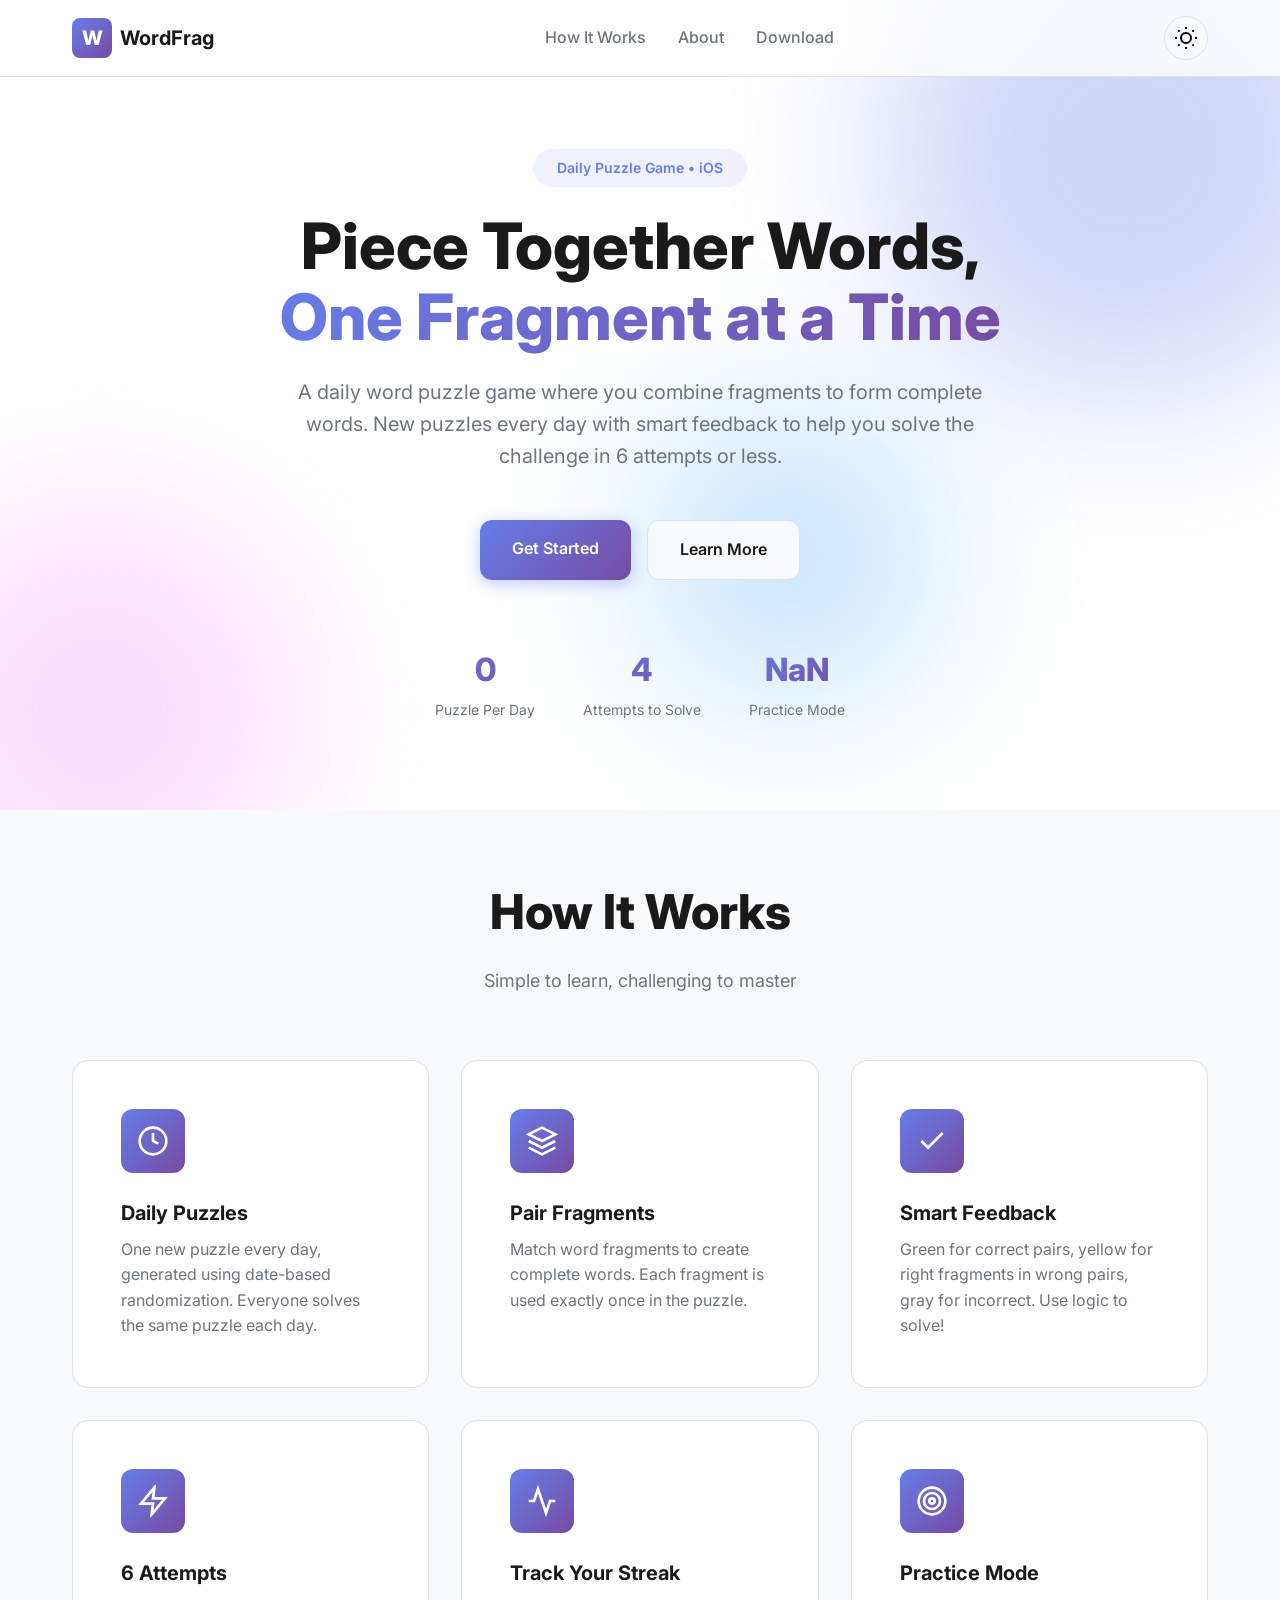
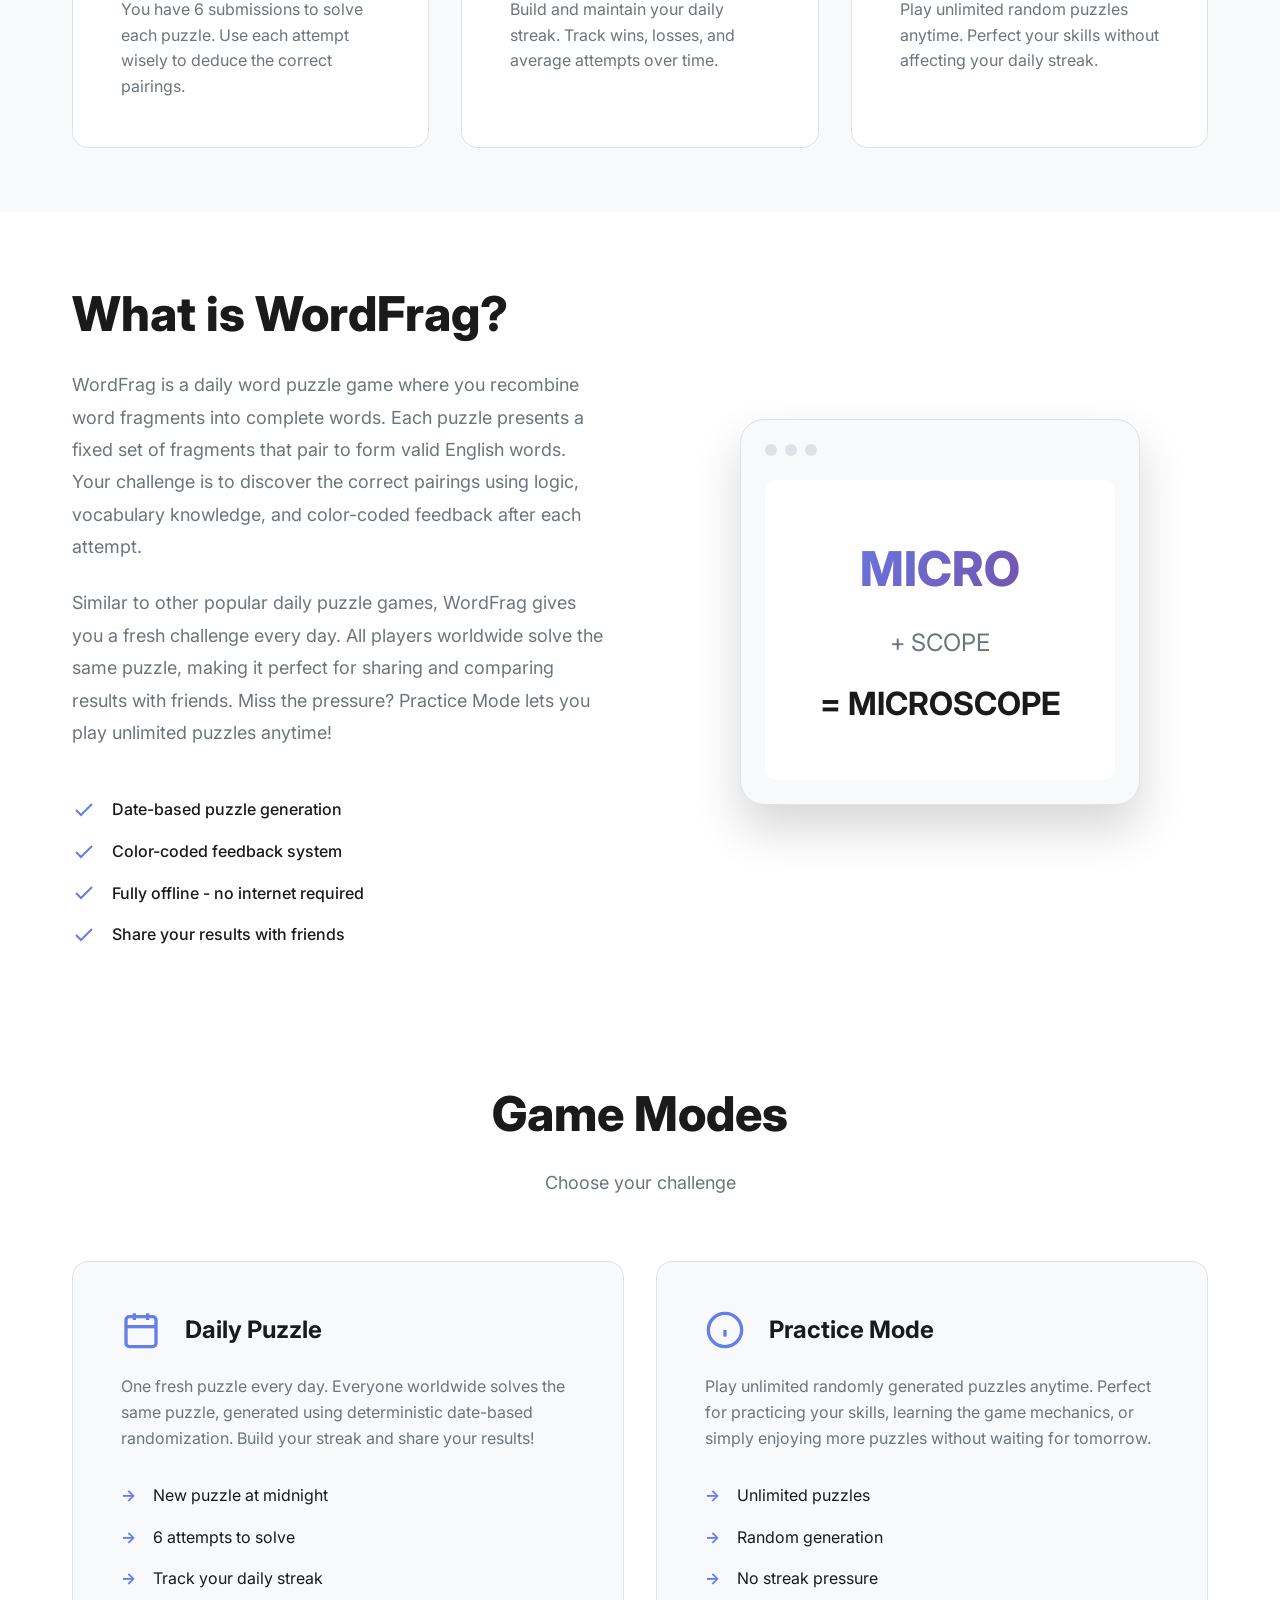
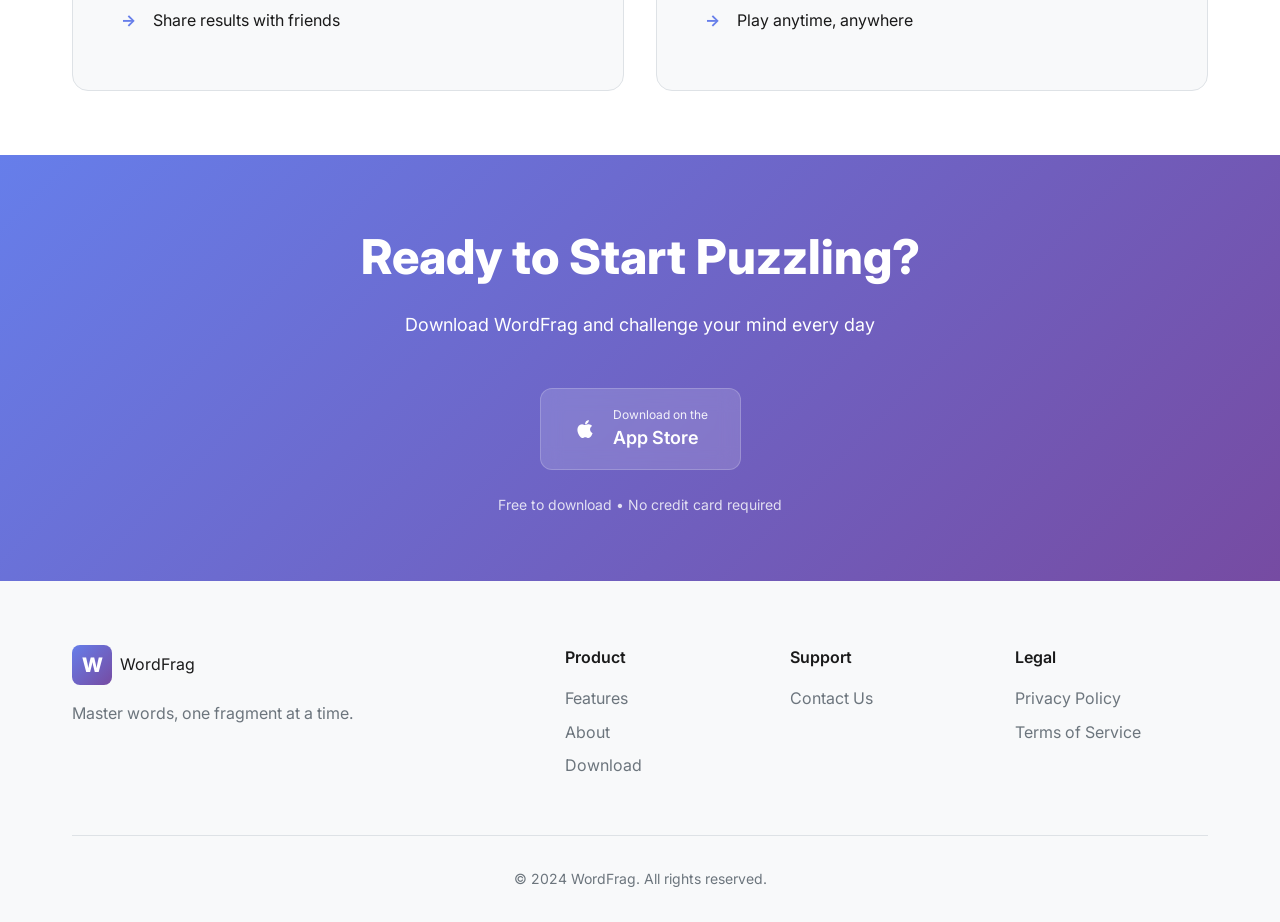
==== index.html @ 9a2c4a49 "upload new website files" ====
<!DOCTYPE html>
<html lang="en">
<head>
    <meta charset="UTF-8">
    <meta name="viewport" content="width=device-width, initial-scale=1.0">
    <meta name="description" content="WordFrag - Master words, one fragment at a time">
    <title>WordFrag - Word Mastery App</title>
    <link rel="stylesheet" href="style.css">
    <link rel="preconnect" href="https://fonts.googleapis.com">
    <link rel="preconnect" href="https://fonts.gstatic.com" crossorigin>
    <link href="https://fonts.googleapis.com/css2?family=Inter:wght@300;400;600;700;800&display=swap" rel="stylesheet">
</head>
<body>
    <!-- Navigation -->
    <nav class="navbar">
        <div class="container">
            <div class="nav-content">
                <a href="#" class="logo">
                    <span class="logo-icon">W</span>
                    <span class="logo-text">WordFrag</span>
                </a>
                <ul class="nav-links">
                    <li><a href="#features">How It Works</a></li>
                    <li><a href="#about">About</a></li>
                    <li><a href="#download">Download</a></li>
                </ul>
                <button class="theme-toggle" id="themeToggle" aria-label="Toggle theme">
                    <svg class="sun-icon" width="24" height="24" viewBox="0 0 24 24" fill="none" stroke="currentColor" stroke-width="2">
                        <circle cx="12" cy="12" r="5"/>
                        <line x1="12" y1="1" x2="12" y2="3"/>
                        <line x1="12" y1="21" x2="12" y2="23"/>
                        <line x1="4.22" y1="4.22" x2="5.64" y2="5.64"/>
                        <line x1="18.36" y1="18.36" x2="19.78" y2="19.78"/>
                        <line x1="1" y1="12" x2="3" y2="12"/>
                        <line x1="21" y1="12" x2="23" y2="12"/>
                        <line x1="4.22" y1="19.78" x2="5.64" y2="18.36"/>
                        <line x1="18.36" y1="5.64" x2="19.78" y2="4.22"/>
                    </svg>
                    <svg class="moon-icon" width="24" height="24" viewBox="0 0 24 24" fill="none" stroke="currentColor" stroke-width="2">
                        <path d="M21 12.79A9 9 0 1 1 11.21 3 7 7 0 0 0 21 12.79z"/>
                    </svg>
                </button>
            </div>
        </div>
    </nav>

    <!-- Hero Section -->
    <section class="hero">
        <div class="container">
            <div class="hero-content">
                <div class="hero-badge">Daily Puzzle Game • iOS</div>
                <h1 class="hero-title">
                    Piece Together Words,<br>
                    <span class="gradient-text">One Fragment at a Time</span>
                </h1>
                <p class="hero-description">
                    A daily word puzzle game where you combine fragments to form complete words.
                    New puzzles every day with smart feedback to help you solve the challenge in 6 attempts or less.
                </p>
                <div class="hero-buttons">
                    <a href="#download" class="btn btn-primary">Get Started</a>
                    <a href="#about" class="btn btn-secondary">Learn More</a>
                </div>
                <div class="hero-stats">
                    <div class="stat">
                        <div class="stat-number">1</div>
                        <div class="stat-label">Puzzle Per Day</div>
                    </div>
                    <div class="stat">
                        <div class="stat-number">6</div>
                        <div class="stat-label">Attempts to Solve</div>
                    </div>
                    <div class="stat">
                        <div class="stat-number">∞</div>
                        <div class="stat-label">Practice Mode</div>
                    </div>
                </div>
            </div>
        </div>
        <div class="hero-background">
            <div class="gradient-blob blob-1"></div>
            <div class="gradient-blob blob-2"></div>
            <div class="gradient-blob blob-3"></div>
        </div>
    </section>

    <!-- Features Section -->
    <section id="features" class="features">
        <div class="container">
            <div class="section-header">
                <h2 class="section-title">How It Works</h2>
                <p class="section-description">Simple to learn, challenging to master</p>
            </div>
            <div class="features-grid">
                <div class="feature-card">
                    <div class="feature-icon">
                        <svg width="32" height="32" viewBox="0 0 24 24" fill="none" stroke="currentColor" stroke-width="2">
                            <circle cx="12" cy="12" r="10"/>
                            <path d="M12 6v6l4 2"/>
                        </svg>
                    </div>
                    <h3 class="feature-title">Daily Puzzles</h3>
                    <p class="feature-description">One new puzzle every day, generated using date-based randomization. Everyone solves the same puzzle each day.</p>
                </div>
                <div class="feature-card">
                    <div class="feature-icon">
                        <svg width="32" height="32" viewBox="0 0 24 24" fill="none" stroke="currentColor" stroke-width="2">
                            <path d="M12 2L2 7l10 5 10-5-10-5z"/>
                            <path d="M2 17l10 5 10-5"/>
                            <path d="M2 12l10 5 10-5"/>
                        </svg>
                    </div>
                    <h3 class="feature-title">Pair Fragments</h3>
                    <p class="feature-description">Match word fragments to create complete words. Each fragment is used exactly once in the puzzle.</p>
                </div>
                <div class="feature-card">
                    <div class="feature-icon">
                        <svg width="32" height="32" viewBox="0 0 24 24" fill="none" stroke="currentColor" stroke-width="2">
                            <polyline points="20 6 9 17 4 12"/>
                        </svg>
                    </div>
                    <h3 class="feature-title">Smart Feedback</h3>
                    <p class="feature-description">Green for correct pairs, yellow for right fragments in wrong pairs, gray for incorrect. Use logic to solve!</p>
                </div>
                <div class="feature-card">
                    <div class="feature-icon">
                        <svg width="32" height="32" viewBox="0 0 24 24" fill="none" stroke="currentColor" stroke-width="2">
                            <path d="M13 2L3 14h9l-1 8 10-12h-9l1-8z"/>
                        </svg>
                    </div>
                    <h3 class="feature-title">6 Attempts</h3>
                    <p class="feature-description">You have 6 submissions to solve each puzzle. Use each attempt wisely to deduce the correct pairings.</p>
                </div>
                <div class="feature-card">
                    <div class="feature-icon">
                        <svg width="32" height="32" viewBox="0 0 24 24" fill="none" stroke="currentColor" stroke-width="2">
                            <polyline points="22 12 18 12 15 21 9 3 6 12 2 12"/>
                        </svg>
                    </div>
                    <h3 class="feature-title">Track Your Streak</h3>
                    <p class="feature-description">Build and maintain your daily streak. Track wins, losses, and average attempts over time.</p>
                </div>
                <div class="feature-card">
                    <div class="feature-icon">
                        <svg width="32" height="32" viewBox="0 0 24 24" fill="none" stroke="currentColor" stroke-width="2">
                            <circle cx="12" cy="12" r="10"/>
                            <circle cx="12" cy="12" r="6"/>
                            <circle cx="12" cy="12" r="2"/>
                        </svg>
                    </div>
                    <h3 class="feature-title">Practice Mode</h3>
                    <p class="feature-description">Play unlimited random puzzles anytime. Perfect your skills without affecting your daily streak.</p>
                </div>
            </div>
        </div>
    </section>

    <!-- About Section -->
    <section id="about" class="about">
        <div class="container">
            <div class="about-content">
                <div class="about-text">
                    <h2 class="section-title">What is WordFrag?</h2>
                    <p class="about-paragraph">
                        WordFrag is a daily word puzzle game where you recombine word fragments into complete words.
                        Each puzzle presents a fixed set of fragments that pair to form valid English words.
                        Your challenge is to discover the correct pairings using logic, vocabulary knowledge, and
                        color-coded feedback after each attempt.
                    </p>
                    <p class="about-paragraph">
                        Similar to other popular daily puzzle games, WordFrag gives you a fresh challenge every day.
                        All players worldwide solve the same puzzle, making it perfect for sharing and comparing
                        results with friends. Miss the pressure? Practice Mode lets you play unlimited puzzles anytime!
                    </p>
                    <div class="about-features">
                        <div class="about-feature-item">
                            <svg width="24" height="24" viewBox="0 0 24 24" fill="none" stroke="currentColor" stroke-width="2">
                                <polyline points="20 6 9 17 4 12"/>
                            </svg>
                            <span>Date-based puzzle generation</span>
                        </div>
                        <div class="about-feature-item">
                            <svg width="24" height="24" viewBox="0 0 24 24" fill="none" stroke="currentColor" stroke-width="2">
                                <polyline points="20 6 9 17 4 12"/>
                            </svg>
                            <span>Color-coded feedback system</span>
                        </div>
                        <div class="about-feature-item">
                            <svg width="24" height="24" viewBox="0 0 24 24" fill="none" stroke="currentColor" stroke-width="2">
                                <polyline points="20 6 9 17 4 12"/>
                            </svg>
                            <span>Fully offline - no internet required</span>
                        </div>
                        <div class="about-feature-item">
                            <svg width="24" height="24" viewBox="0 0 24 24" fill="none" stroke="currentColor" stroke-width="2">
                                <polyline points="20 6 9 17 4 12"/>
                            </svg>
                            <span>Share your results with friends</span>
                        </div>
                    </div>
                </div>
                <div class="about-visual">
                    <div class="app-mockup">
                        <div class="mockup-screen">
                            <div class="mockup-header">
                                <div class="mockup-dot"></div>
                                <div class="mockup-dot"></div>
                                <div class="mockup-dot"></div>
                            </div>
                            <div class="mockup-content">
                                <div class="word-card">
                                    <div class="word-fragment">MICRO</div>
                                    <div class="word-hint">+ SCOPE</div>
                                    <div class="word-complete">= MICROSCOPE</div>
                                </div>
                            </div>
                        </div>
                    </div>
                </div>
            </div>
        </div>
    </section>

    <!-- Game Modes Section -->
    <section class="game-modes">
        <div class="container">
            <div class="section-header">
                <h2 class="section-title">Game Modes</h2>
                <p class="section-description">Choose your challenge</p>
            </div>
            <div class="modes-grid">
                <div class="mode-card">
                    <div class="mode-header">
                        <svg width="40" height="40" viewBox="0 0 24 24" fill="none" stroke="currentColor" stroke-width="2">
                            <rect x="3" y="4" width="18" height="18" rx="2" ry="2"/>
                            <line x1="16" y1="2" x2="16" y2="6"/>
                            <line x1="8" y1="2" x2="8" y2="6"/>
                            <line x1="3" y1="10" x2="21" y2="10"/>
                        </svg>
                        <h3>Daily Puzzle</h3>
                    </div>
                    <p class="mode-description">
                        One fresh puzzle every day. Everyone worldwide solves the same puzzle,
                        generated using deterministic date-based randomization. Build your streak
                        and share your results!
                    </p>
                    <ul class="mode-features">
                        <li>New puzzle at midnight</li>
                        <li>6 attempts to solve</li>
                        <li>Track your daily streak</li>
                        <li>Share results with friends</li>
                    </ul>
                </div>
                <div class="mode-card">
                    <div class="mode-header">
                        <svg width="40" height="40" viewBox="0 0 24 24" fill="none" stroke="currentColor" stroke-width="2">
                            <circle cx="12" cy="12" r="10"/>
                            <path d="M12 16v-4"/>
                            <path d="M12 8h.01"/>
                        </svg>
                        <h3>Practice Mode</h3>
                    </div>
                    <p class="mode-description">
                        Play unlimited randomly generated puzzles anytime. Perfect for practicing
                        your skills, learning the game mechanics, or simply enjoying more puzzles
                        without waiting for tomorrow.
                    </p>
                    <ul class="mode-features">
                        <li>Unlimited puzzles</li>
                        <li>Random generation</li>
                        <li>No streak pressure</li>
                        <li>Play anytime, anywhere</li>
                    </ul>
                </div>
            </div>
        </div>
    </section>

    <!-- Download Section -->
    <section id="download" class="download">
        <div class="container">
            <div class="download-content">
                <h2 class="section-title">Ready to Start Puzzling?</h2>
                <p class="section-description">
                    Download WordFrag and challenge your mind every day
                </p>
                <div class="download-buttons">
                    <a href="#" class="download-btn">
                        <svg width="24" height="24" viewBox="0 0 24 24" fill="currentColor">
                            <path d="M17.05 20.28c-.98.95-2.05.8-3.08.35-1.09-.46-2.09-.48-3.24 0-1.44.62-2.2.44-3.06-.35C2.79 15.25 3.51 7.59 9.05 7.31c1.35.07 2.29.74 3.08.8 1.18-.24 2.31-.93 3.57-.84 1.51.12 2.65.72 3.4 1.8-3.12 1.87-2.38 5.98.48 7.13-.57 1.5-1.31 2.99-2.54 4.09l.01-.01zM12.03 7.25c-.15-2.23 1.66-4.07 3.74-4.25.29 2.58-2.34 4.5-3.74 4.25z"/>
                        </svg>
                        <div class="download-btn-text">
                            <span class="download-label">Download on the</span>
                            <span class="download-store">App Store</span>
                        </div>
                    </a>
                </div>
                <p class="download-note">Free to download • No credit card required</p>
            </div>
        </div>
    </section>

    <!-- Footer -->
    <footer class="footer">
        <div class="container">
            <div class="footer-content">
                <div class="footer-brand">
                    <div class="footer-logo">
                        <span class="logo-icon">W</span>
                        <span class="logo-text">WordFrag</span>
                    </div>
                    <p class="footer-tagline">Master words, one fragment at a time.</p>
                </div>
                <div class="footer-links">
                    <div class="footer-column">
                        <h4>Product</h4>
                        <ul>
                            <li><a href="#features">Features</a></li>
                            <li><a href="#about">About</a></li>
                            <li><a href="#download">Download</a></li>
                        </ul>
                    </div>
                    <div class="footer-column">
                        <h4>Support</h4>
                        <ul>
                            <li><a href="contact-us.html">Contact Us</a></li>
                        </ul>
                    </div>
                    <div class="footer-column">
                        <h4>Legal</h4>
                        <ul>
                            <li><a href="privacy-policy.html">Privacy Policy</a></li>
                            <li><a href="terms-of-service.html">Terms of Service</a></li>
                        </ul>
                    </div>
                </div>
            </div>
            <div class="footer-bottom">
                <p>&copy; 2024 WordFrag. All rights reserved.</p>
            </div>
        </div>
    </footer>

    <script src="script.js"></script>
</body>
</html>
---- style.css ----
/* ===== CSS Variables ===== */
:root {
    /* Light Theme Colors */
    --bg-primary: #ffffff;
    --bg-secondary: #f8f9fa;
    --bg-tertiary: #e9ecef;
    --text-primary: #1a1a1a;
    --text-secondary: #6c757d;
    --text-tertiary: #adb5bd;

    /* Brand Colors */
    --gradient-1: #667eea;
    --gradient-2: #764ba2;
    --gradient-3: #f093fb;
    --gradient-4: #4facfe;

    /* Accent Colors */
    --accent-primary: #667eea;
    --accent-hover: #5568d3;
    --accent-light: rgba(102, 126, 234, 0.1);

    /* UI Elements */
    --border-color: #dee2e6;
    --shadow-sm: 0 2px 4px rgba(0, 0, 0, 0.04);
    --shadow-md: 0 4px 12px rgba(0, 0, 0, 0.08);
    --shadow-lg: 0 12px 24px rgba(0, 0, 0, 0.12);
    --shadow-xl: 0 24px 48px rgba(0, 0, 0, 0.16);

    /* Animations */
    --transition-fast: 0.15s ease;
    --transition-base: 0.3s ease;
    --transition-slow: 0.5s ease;

    /* Spacing */
    --spacing-xs: 0.5rem;
    --spacing-sm: 1rem;
    --spacing-md: 1.5rem;
    --spacing-lg: 2rem;
    --spacing-xl: 3rem;
    --spacing-2xl: 4rem;

    /* Border Radius */
    --radius-sm: 0.375rem;
    --radius-md: 0.5rem;
    --radius-lg: 0.75rem;
    --radius-xl: 1rem;
    --radius-2xl: 1.5rem;
    --radius-full: 9999px;
}

/* Dark Theme */
[data-theme="dark"] {
    --bg-primary: #0a0a0a;
    --bg-secondary: #161616;
    --bg-tertiary: #232323;
    --text-primary: #f8f9fa;
    --text-secondary: #adb5bd;
    --text-tertiary: #6c757d;
    --border-color: #2d2d2d;
    --shadow-sm: 0 2px 4px rgba(0, 0, 0, 0.3);
    --shadow-md: 0 4px 12px rgba(0, 0, 0, 0.4);
    --shadow-lg: 0 12px 24px rgba(0, 0, 0, 0.5);
    --shadow-xl: 0 24px 48px rgba(0, 0, 0, 0.6);
}

/* ===== Reset & Base Styles ===== */
* {
    margin: 0;
    padding: 0;
    box-sizing: border-box;
}

html {
    scroll-behavior: smooth;
}

body {
    font-family: 'Inter', -apple-system, BlinkMacSystemFont, 'Segoe UI', Roboto, sans-serif;
    background-color: var(--bg-primary);
    color: var(--text-primary);
    line-height: 1.6;
    transition: background-color var(--transition-base), color var(--transition-base);
    overflow-x: hidden;
}

.container {
    max-width: 1200px;
    margin: 0 auto;
    padding: 0 var(--spacing-lg);
}

/* ===== Navigation ===== */
.navbar {
    position: fixed;
    top: 0;
    left: 0;
    right: 0;
    background-color: rgba(255, 255, 255, 0.8);
    backdrop-filter: blur(20px);
    -webkit-backdrop-filter: blur(20px);
    border-bottom: 1px solid var(--border-color);
    z-index: 1000;
    transition: all var(--transition-base);
}

[data-theme="dark"] .navbar {
    background-color: rgba(10, 10, 10, 0.8);
}

.nav-content {
    display: flex;
    align-items: center;
    justify-content: space-between;
    padding: var(--spacing-sm) 0;
}

.logo {
    display: flex;
    align-items: center;
    gap: var(--spacing-xs);
    text-decoration: none;
    color: var(--text-primary);
    font-weight: 700;
    font-size: 1.25rem;
}

.logo-icon {
    display: flex;
    align-items: center;
    justify-content: center;
    width: 40px;
    height: 40px;
    background: linear-gradient(135deg, var(--gradient-1), var(--gradient-2));
    color: white;
    border-radius: var(--radius-md);
    font-weight: 800;
    font-size: 1.25rem;
}

.nav-links {
    display: flex;
    gap: var(--spacing-lg);
    list-style: none;
}

.nav-links a {
    color: var(--text-secondary);
    text-decoration: none;
    font-weight: 500;
    transition: color var(--transition-fast);
    position: relative;
}

.nav-links a:hover {
    color: var(--text-primary);
}

.nav-links a::after {
    content: '';
    position: absolute;
    bottom: -4px;
    left: 0;
    width: 0;
    height: 2px;
    background: linear-gradient(90deg, var(--gradient-1), var(--gradient-2));
    transition: width var(--transition-base);
}

.nav-links a:hover::after {
    width: 100%;
}

.theme-toggle {
    background: var(--bg-secondary);
    border: 1px solid var(--border-color);
    border-radius: var(--radius-full);
    width: 44px;
    height: 44px;
    display: flex;
    align-items: center;
    justify-content: center;
    cursor: pointer;
    transition: all var(--transition-fast);
    position: relative;
}

.theme-toggle:hover {
    background: var(--bg-tertiary);
    transform: scale(1.05);
}

.theme-toggle svg {
    position: absolute;
    transition: all var(--transition-base);
}

.sun-icon {
    opacity: 1;
    transform: rotate(0deg);
}

.moon-icon {
    opacity: 0;
    transform: rotate(180deg);
}

[data-theme="dark"] .sun-icon {
    opacity: 0;
    transform: rotate(180deg);
}

[data-theme="dark"] .moon-icon {
    opacity: 1;
    transform: rotate(0deg);
}

/* ===== Hero Section ===== */
.hero {
    position: relative;
    padding: 140px 0 80px;
    overflow: hidden;
    min-height: 90vh;
    display: flex;
    align-items: center;
}

.hero-content {
    position: relative;
    z-index: 2;
    text-align: center;
    max-width: 900px;
    margin: 0 auto;
}

.hero-badge {
    display: inline-block;
    padding: var(--spacing-xs) var(--spacing-md);
    background: var(--accent-light);
    color: var(--accent-primary);
    border-radius: var(--radius-full);
    font-size: 0.875rem;
    font-weight: 600;
    margin-bottom: var(--spacing-md);
    animation: fadeInUp 0.6s ease;
}

.hero-title {
    font-size: clamp(2.5rem, 6vw, 4rem);
    font-weight: 800;
    line-height: 1.1;
    margin-bottom: var(--spacing-md);
    animation: fadeInUp 0.6s ease 0.1s backwards;
}

.gradient-text {
    background: linear-gradient(135deg, var(--gradient-1), var(--gradient-2), var(--gradient-3));
    -webkit-background-clip: text;
    -webkit-text-fill-color: transparent;
    background-clip: text;
    background-size: 200% 200%;
    animation: gradientShift 8s ease infinite;
}

.hero-description {
    font-size: 1.25rem;
    color: var(--text-secondary);
    max-width: 700px;
    margin: 0 auto var(--spacing-xl);
    animation: fadeInUp 0.6s ease 0.2s backwards;
}

.hero-buttons {
    display: flex;
    gap: var(--spacing-sm);
    justify-content: center;
    flex-wrap: wrap;
    margin-bottom: var(--spacing-2xl);
    animation: fadeInUp 0.6s ease 0.3s backwards;
}

.btn {
    display: inline-block;
    padding: 1rem 2rem;
    border-radius: var(--radius-lg);
    font-weight: 600;
    text-decoration: none;
    transition: all var(--transition-base);
    font-size: 1rem;
    cursor: pointer;
    border: none;
}

.btn-primary {
    background: linear-gradient(135deg, var(--gradient-1), var(--gradient-2));
    color: white;
    box-shadow: 0 4px 16px rgba(102, 126, 234, 0.4);
}

.btn-primary:hover {
    transform: translateY(-2px);
    box-shadow: 0 8px 24px rgba(102, 126, 234, 0.5);
}

.btn-secondary {
    background: var(--bg-secondary);
    color: var(--text-primary);
    border: 1px solid var(--border-color);
}

.btn-secondary:hover {
    background: var(--bg-tertiary);
    transform: translateY(-2px);
}

.hero-stats {
    display: flex;
    gap: var(--spacing-xl);
    justify-content: center;
    flex-wrap: wrap;
    animation: fadeInUp 0.6s ease 0.4s backwards;
}

.stat {
    text-align: center;
}

.stat-number {
    font-size: 2rem;
    font-weight: 800;
    background: linear-gradient(135deg, var(--gradient-1), var(--gradient-2));
    -webkit-background-clip: text;
    -webkit-text-fill-color: transparent;
    background-clip: text;
}

.stat-label {
    color: var(--text-secondary);
    font-size: 0.875rem;
    margin-top: 0.25rem;
}

.hero-background {
    position: absolute;
    top: 0;
    left: 0;
    right: 0;
    bottom: 0;
    z-index: 1;
    overflow: hidden;
}

.gradient-blob {
    position: absolute;
    border-radius: 50%;
    filter: blur(80px);
    opacity: 0.3;
    animation: float 20s ease-in-out infinite;
}

.blob-1 {
    width: 500px;
    height: 500px;
    background: var(--gradient-1);
    top: -100px;
    right: -100px;
    animation-delay: 0s;
}

.blob-2 {
    width: 400px;
    height: 400px;
    background: var(--gradient-3);
    bottom: -100px;
    left: -100px;
    animation-delay: 5s;
}

.blob-3 {
    width: 300px;
    height: 300px;
    background: var(--gradient-4);
    top: 50%;
    left: 50%;
    animation-delay: 10s;
}

/* ===== Features Section ===== */
.features {
    padding: var(--spacing-2xl) 0;
    background: var(--bg-secondary);
}

.section-header {
    text-align: center;
    margin-bottom: var(--spacing-2xl);
}

.section-title {
    font-size: clamp(2rem, 4vw, 3rem);
    font-weight: 800;
    margin-bottom: var(--spacing-sm);
}

.section-description {
    font-size: 1.125rem;
    color: var(--text-secondary);
}

.features-grid {
    display: grid;
    grid-template-columns: repeat(auto-fit, minmax(320px, 1fr));
    gap: var(--spacing-lg);
}

.feature-card {
    background: var(--bg-primary);
    padding: var(--spacing-xl);
    border-radius: var(--radius-xl);
    border: 1px solid var(--border-color);
    transition: all var(--transition-base);
    cursor: default;
}

.feature-card:hover {
    transform: translateY(-4px);
    box-shadow: var(--shadow-lg);
    border-color: var(--accent-primary);
}

.feature-icon {
    width: 64px;
    height: 64px;
    background: linear-gradient(135deg, var(--gradient-1), var(--gradient-2));
    border-radius: var(--radius-lg);
    display: flex;
    align-items: center;
    justify-content: center;
    margin-bottom: var(--spacing-md);
    color: white;
}

.feature-title {
    font-size: 1.25rem;
    font-weight: 700;
    margin-bottom: var(--spacing-xs);
}

.feature-description {
    color: var(--text-secondary);
    line-height: 1.6;
}

/* ===== About Section ===== */
.about {
    padding: var(--spacing-2xl) 0;
}

.about-content {
    display: grid;
    grid-template-columns: 1fr 1fr;
    gap: var(--spacing-2xl);
    align-items: center;
}

.about-paragraph {
    color: var(--text-secondary);
    font-size: 1.125rem;
    margin-bottom: var(--spacing-md);
    line-height: 1.8;
}

.about-features {
    margin-top: var(--spacing-xl);
    display: grid;
    gap: var(--spacing-sm);
}

.about-feature-item {
    display: flex;
    align-items: center;
    gap: var(--spacing-sm);
    color: var(--text-primary);
    font-weight: 500;
}

.about-feature-item svg {
    color: var(--accent-primary);
    flex-shrink: 0;
}

.about-visual {
    display: flex;
    justify-content: center;
    align-items: center;
}

.app-mockup {
    position: relative;
    width: 100%;
    max-width: 400px;
}

.mockup-screen {
    background: var(--bg-secondary);
    border: 1px solid var(--border-color);
    border-radius: var(--radius-2xl);
    padding: var(--spacing-md);
    box-shadow: var(--shadow-xl);
}

.mockup-header {
    display: flex;
    gap: var(--spacing-xs);
    margin-bottom: var(--spacing-md);
}

.mockup-dot {
    width: 12px;
    height: 12px;
    border-radius: 50%;
    background: var(--border-color);
}

.mockup-content {
    background: var(--bg-primary);
    border-radius: var(--radius-lg);
    padding: var(--spacing-xl);
    min-height: 300px;
    display: flex;
    align-items: center;
    justify-content: center;
}

.word-card {
    text-align: center;
    animation: pulse 2s ease-in-out infinite;
}

.word-fragment {
    font-size: 3rem;
    font-weight: 800;
    background: linear-gradient(135deg, var(--gradient-1), var(--gradient-2));
    -webkit-background-clip: text;
    -webkit-text-fill-color: transparent;
    background-clip: text;
    margin-bottom: var(--spacing-sm);
}

.word-hint {
    font-size: 1.5rem;
    color: var(--text-secondary);
    margin-bottom: var(--spacing-sm);
}

.word-complete {
    font-size: 2rem;
    font-weight: 700;
    color: var(--text-primary);
}

/* ===== Game Modes Section ===== */
.game-modes {
    padding: var(--spacing-2xl) 0;
    background: var(--bg-primary);
}

.modes-grid {
    display: grid;
    grid-template-columns: repeat(auto-fit, minmax(300px, 1fr));
    gap: var(--spacing-lg);
}

.mode-card {
    background: var(--bg-secondary);
    border: 1px solid var(--border-color);
    border-radius: var(--radius-xl);
    padding: var(--spacing-xl);
    transition: all var(--transition-base);
}

.mode-card:hover {
    transform: translateY(-4px);
    box-shadow: var(--shadow-lg);
    border-color: var(--accent-primary);
}

.mode-header {
    display: flex;
    align-items: center;
    gap: var(--spacing-md);
    margin-bottom: var(--spacing-md);
}

.mode-header svg {
    color: var(--accent-primary);
    flex-shrink: 0;
}

.mode-header h3 {
    font-size: 1.5rem;
    font-weight: 700;
    margin: 0;
}

.mode-description {
    color: var(--text-secondary);
    line-height: 1.6;
    margin-bottom: var(--spacing-md);
}

.mode-features {
    list-style: none;
    padding: 0;
    margin: 0;
}

.mode-features li {
    padding: var(--spacing-xs) 0;
    color: var(--text-primary);
    position: relative;
    padding-left: var(--spacing-lg);
}

.mode-features li::before {
    content: "→";
    position: absolute;
    left: 0;
    color: var(--accent-primary);
    font-weight: 700;
}

/* ===== Download Section ===== */
.download {
    padding: var(--spacing-2xl) 0;
    background: linear-gradient(135deg, var(--gradient-1), var(--gradient-2));
    color: white;
}

.download .section-title,
.download .section-description {
    color: white;
}

.download-content {
    text-align: center;
}

.download-buttons {
    display: flex;
    gap: var(--spacing-md);
    justify-content: center;
    flex-wrap: wrap;
    margin: var(--spacing-xl) 0 var(--spacing-md);
}

.download-btn {
    display: flex;
    align-items: center;
    gap: var(--spacing-sm);
    background: rgba(255, 255, 255, 0.15);
    backdrop-filter: blur(10px);
    padding: var(--spacing-sm) var(--spacing-lg);
    border-radius: var(--radius-lg);
    color: white;
    text-decoration: none;
    border: 1px solid rgba(255, 255, 255, 0.2);
    transition: all var(--transition-base);
}

.download-btn:hover {
    background: rgba(255, 255, 255, 0.25);
    transform: translateY(-2px);
}

.download-btn svg {
    flex-shrink: 0;
}

.download-btn-text {
    display: flex;
    flex-direction: column;
    align-items: flex-start;
}

.download-label {
    font-size: 0.75rem;
    opacity: 0.9;
}

.download-store {
    font-size: 1.125rem;
    font-weight: 600;
}

.download-note {
    color: rgba(255, 255, 255, 0.8);
    font-size: 0.875rem;
}

/* ===== Footer ===== */
.footer {
    background: var(--bg-secondary);
    padding: var(--spacing-2xl) 0 var(--spacing-lg);
}

.footer-content {
    display: grid;
    grid-template-columns: 2fr 3fr;
    gap: var(--spacing-2xl);
    margin-bottom: var(--spacing-xl);
}

.footer-logo {
    display: flex;
    align-items: center;
    gap: var(--spacing-xs);
    margin-bottom: var(--spacing-sm);
}

.footer-tagline {
    color: var(--text-secondary);
}

.footer-links {
    display: grid;
    grid-template-columns: repeat(3, 1fr);
    gap: var(--spacing-lg);
}

.footer-column h4 {
    font-weight: 600;
    margin-bottom: var(--spacing-sm);
}

.footer-column ul {
    list-style: none;
}

.footer-column ul li {
    margin-bottom: 0.5rem;
}

.footer-column a {
    color: var(--text-secondary);
    text-decoration: none;
    transition: color var(--transition-fast);
}

.footer-column a:hover {
    color: var(--text-primary);
}

.footer-bottom {
    text-align: center;
    padding-top: var(--spacing-lg);
    border-top: 1px solid var(--border-color);
    color: var(--text-secondary);
    font-size: 0.875rem;
}

/* ===== Animations ===== */
@keyframes fadeInUp {
    from {
        opacity: 0;
        transform: translateY(30px);
    }
    to {
        opacity: 1;
        transform: translateY(0);
    }
}

@keyframes gradientShift {
    0%, 100% {
        background-position: 0% 50%;
    }
    50% {
        background-position: 100% 50%;
    }
}

@keyframes float {
    0%, 100% {
        transform: translate(0, 0) scale(1);
    }
    33% {
        transform: translate(30px, -30px) scale(1.1);
    }
    66% {
        transform: translate(-20px, 20px) scale(0.9);
    }
}

@keyframes pulse {
    0%, 100% {
        transform: scale(1);
    }
    50% {
        transform: scale(1.05);
    }
}

/* ===== Responsive Design ===== */
@media (max-width: 968px) {
    .about-content {
        grid-template-columns: 1fr;
    }

    .about-visual {
        order: -1;
    }

    .footer-content {
        grid-template-columns: 1fr;
    }
}

@media (max-width: 768px) {
    .nav-links {
        display: none;
    }

    .hero {
        padding: 120px 0 60px;
        min-height: auto;
    }

    .hero-title {
        font-size: 2.5rem;
    }

    .hero-stats {
        gap: var(--spacing-md);
    }

    .features-grid {
        grid-template-columns: 1fr;
    }

    .footer-links {
        grid-template-columns: 1fr;
    }

    .download-buttons {
        flex-direction: column;
        align-items: center;
    }

    .download-btn {
        width: 100%;
        max-width: 280px;
        justify-content: center;
    }
}

@media (max-width: 480px) {
    .container {
        padding: 0 var(--spacing-sm);
    }

    .hero-description {
        font-size: 1rem;
    }

    .hero-buttons {
        flex-direction: column;
        width: 100%;
    }

    .btn {
        width: 100%;
    }
}

/* ===== Accessibility ===== */
@media (prefers-reduced-motion: reduce) {
    *,
    *::before,
    *::after {
        animation-duration: 0.01ms !important;
        animation-iteration-count: 1 !important;
        transition-duration: 0.01ms !important;
    }
}

/* ===== Contact Page Styles ===== */
.contact-hero {
    position: relative;
    padding: 140px 0 60px;
    overflow: hidden;
    background: var(--bg-secondary);
}

.contact-hero-content {
    position: relative;
    z-index: 2;
    text-align: center;
    max-width: 700px;
    margin: 0 auto;
}

.contact-title {
    font-size: clamp(2.5rem, 5vw, 3.5rem);
    font-weight: 800;
    line-height: 1.1;
    margin-bottom: var(--spacing-md);
}

.contact-description {
    font-size: 1.125rem;
    color: var(--text-secondary);
    line-height: 1.8;
}

/* Contact Form Section */
.contact-form-section {
    padding: var(--spacing-2xl) 0;
    background: var(--bg-primary);
}

.contact-form-container {
    display: grid;
    grid-template-columns: 2fr 1fr;
    gap: var(--spacing-2xl);
    max-width: 1000px;
    margin: 0 auto;
}

.contact-form {
    background: var(--bg-secondary);
    padding: var(--spacing-xl);
    border-radius: var(--radius-xl);
    border: 1px solid var(--border-color);
}

.form-group {
    margin-bottom: var(--spacing-lg);
}

.form-group label {
    display: block;
    font-weight: 600;
    margin-bottom: var(--spacing-xs);
    color: var(--text-primary);
}

.form-group input,
.form-group textarea {
    width: 100%;
    padding: var(--spacing-sm) var(--spacing-md);
    background: var(--bg-primary);
    border: 2px solid var(--border-color);
    border-radius: var(--radius-md);
    font-family: inherit;
    font-size: 1rem;
    color: var(--text-primary);
    transition: all var(--transition-fast);
}

.form-group input:focus,
.form-group textarea:focus {
    outline: none;
    border-color: var(--accent-primary);
    box-shadow: 0 0 0 3px var(--accent-light);
}

.form-group textarea {
    resize: vertical;
    min-height: 150px;
}

.character-count {
    text-align: right;
    font-size: 0.875rem;
    color: var(--text-tertiary);
    margin-top: var(--spacing-xs);
}

.btn-submit {
    width: 100%;
    display: flex;
    align-items: center;
    justify-content: center;
    gap: var(--spacing-xs);
    padding: var(--spacing-md) var(--spacing-lg);
    font-size: 1.125rem;
}

.btn-submit .btn-icon {
    transition: transform var(--transition-fast);
}

.btn-submit:hover .btn-icon {
    transform: translateX(4px);
}

/* Success Message */
.form-success {
    display: none;
    text-align: center;
    padding: var(--spacing-2xl);
    background: var(--bg-secondary);
    border-radius: var(--radius-xl);
    border: 1px solid var(--border-color);
}

.form-success.show {
    display: block;
}

.success-icon {
    display: inline-flex;
    width: 80px;
    height: 80px;
    align-items: center;
    justify-content: center;
    background: linear-gradient(135deg, var(--gradient-1), var(--gradient-2));
    border-radius: 50%;
    margin-bottom: var(--spacing-md);
}

.success-icon svg {
    color: white;
}

.form-success h3 {
    font-size: 1.75rem;
    margin-bottom: var(--spacing-sm);
}

.form-success p {
    color: var(--text-secondary);
    margin-bottom: var(--spacing-lg);
}

/* Contact Info Sidebar */
.contact-info {
    background: var(--bg-secondary);
    padding: var(--spacing-xl);
    border-radius: var(--radius-xl);
    border: 1px solid var(--border-color);
    height: fit-content;
}

.contact-info h3 {
    font-size: 1.25rem;
    margin-bottom: var(--spacing-lg);
}

.contact-info-item {
    display: flex;
    gap: var(--spacing-md);
    margin-bottom: var(--spacing-lg);
    padding-bottom: var(--spacing-lg);
    border-bottom: 1px solid var(--border-color);
}

.contact-info-item:last-of-type {
    border-bottom: none;
    margin-bottom: var(--spacing-xl);
}

.contact-info-icon {
    flex-shrink: 0;
    width: 48px;
    height: 48px;
    display: flex;
    align-items: center;
    justify-content: center;
    background: var(--accent-light);
    color: var(--accent-primary);
    border-radius: var(--radius-md);
}

.contact-info-item h4 {
    font-size: 1rem;
    font-weight: 600;
    margin-bottom: 0.25rem;
}

.contact-info-item p,
.contact-info-item a {
    color: var(--text-secondary);
    font-size: 0.875rem;
    line-height: 1.6;
}

.contact-info-item a {
    text-decoration: none;
    transition: color var(--transition-fast);
}

.contact-info-item a:hover {
    color: var(--accent-primary);
}

/* Social Links */
.social-links h4 {
    font-size: 1rem;
    font-weight: 600;
    margin-bottom: var(--spacing-md);
}

.social-icons {
    display: flex;
    gap: var(--spacing-sm);
}

.social-icons a {
    width: 44px;
    height: 44px;
    display: flex;
    align-items: center;
    justify-content: center;
    background: var(--bg-primary);
    border: 1px solid var(--border-color);
    border-radius: var(--radius-md);
    color: var(--text-secondary);
    transition: all var(--transition-fast);
}

.social-icons a:hover {
    background: var(--accent-primary);
    border-color: var(--accent-primary);
    color: white;
    transform: translateY(-2px);
}

/* Responsive Contact Page */
@media (max-width: 968px) {
    .contact-form-container {
        grid-template-columns: 1fr;
    }

    .contact-info {
        order: -1;
    }
}

@media (max-width: 768px) {
    .contact-hero {
        padding: 120px 0 40px;
    }

    .contact-form {
        padding: var(--spacing-lg);
    }

    .contact-info {
        padding: var(--spacing-lg);
    }
}

/* ===== Privacy Policy Page Styles ===== */
.privacy-hero {
    position: relative;
    padding: 140px 0 60px;
    overflow: hidden;
    background: var(--bg-secondary);
}

.privacy-hero-content {
    position: relative;
    z-index: 2;
    text-align: center;
    max-width: 800px;
    margin: 0 auto;
}

.privacy-title {
    font-size: clamp(2.5rem, 5vw, 3.5rem);
    font-weight: 800;
    line-height: 1.1;
    margin-bottom: var(--spacing-sm);
}

.privacy-subtitle {
    font-size: 0.875rem;
    color: var(--text-tertiary);
    margin-bottom: var(--spacing-md);
    text-transform: uppercase;
    letter-spacing: 0.05em;
}

.privacy-description {
    font-size: 1.125rem;
    color: var(--text-secondary);
    line-height: 1.8;
}

/* Privacy Content Section */
.privacy-content-section {
    padding: var(--spacing-2xl) 0;
    background: var(--bg-primary);
}

.privacy-layout {
    display: grid;
    grid-template-columns: 250px 1fr;
    gap: var(--spacing-2xl);
    max-width: 1200px;
    margin: 0 auto;
}

/* Table of Contents */
.privacy-toc {
    position: sticky;
    top: 100px;
    height: fit-content;
    background: var(--bg-secondary);
    padding: var(--spacing-lg);
    border-radius: var(--radius-xl);
    border: 1px solid var(--border-color);
}

.privacy-toc h3 {
    font-size: 1rem;
    font-weight: 700;
    margin-bottom: var(--spacing-md);
}

.privacy-toc nav {
    display: flex;
    flex-direction: column;
    gap: var(--spacing-xs);
}

.privacy-toc a {
    color: var(--text-secondary);
    text-decoration: none;
    font-size: 0.875rem;
    padding: var(--spacing-xs);
    border-radius: var(--radius-sm);
    transition: all var(--transition-fast);
}

.privacy-toc a:hover {
    color: var(--accent-primary);
    background: var(--accent-light);
}

/* Privacy Article */
.privacy-article {
    background: var(--bg-secondary);
    padding: var(--spacing-2xl);
    border-radius: var(--radius-xl);
    border: 1px solid var(--border-color);
}

.privacy-section {
    margin-bottom: var(--spacing-2xl);
    padding-bottom: var(--spacing-2xl);
    border-bottom: 1px solid var(--border-color);
}

.privacy-section:last-child {
    margin-bottom: 0;
    padding-bottom: 0;
    border-bottom: none;
}

.privacy-section h2 {
    font-size: 1.75rem;
    font-weight: 700;
    margin-bottom: var(--spacing-md);
    color: var(--text-primary);
}

.privacy-section h3 {
    font-size: 1.25rem;
    font-weight: 600;
    margin-top: var(--spacing-lg);
    margin-bottom: var(--spacing-sm);
    color: var(--text-primary);
}

.privacy-section h4 {
    font-size: 1.125rem;
    font-weight: 600;
    margin-bottom: var(--spacing-xs);
    color: var(--accent-primary);
}

.privacy-section p {
    color: var(--text-secondary);
    line-height: 1.8;
    margin-bottom: var(--spacing-md);
}

.privacy-section ul {
    margin: var(--spacing-md) 0;
    padding-left: var(--spacing-lg);
}

.privacy-section ul li {
    color: var(--text-secondary);
    line-height: 1.8;
    margin-bottom: var(--spacing-xs);
}

.privacy-section ul li strong {
    color: var(--text-primary);
}

.privacy-section a {
    color: var(--accent-primary);
    text-decoration: none;
    transition: opacity var(--transition-fast);
}

.privacy-section a:hover {
    opacity: 0.8;
    text-decoration: underline;
}

/* Info Cards */
.info-card {
    background: var(--bg-primary);
    padding: var(--spacing-md);
    border-radius: var(--radius-md);
    border: 1px solid var(--border-color);
    margin-bottom: var(--spacing-md);
}

.info-card h4 {
    margin-bottom: var(--spacing-xs);
}

.info-card p {
    margin-bottom: 0;
}

/* Service List */
.service-list {
    display: flex;
    flex-direction: column;
    gap: var(--spacing-md);
    margin: var(--spacing-md) 0;
}

.service-item {
    background: var(--bg-primary);
    padding: var(--spacing-md);
    border-radius: var(--radius-md);
    border-left: 3px solid var(--accent-primary);
}

.service-item strong {
    display: block;
    color: var(--text-primary);
    margin-bottom: var(--spacing-xs);
}

.service-item p {
    margin-bottom: 0;
    font-size: 0.875rem;
}

/* Note */
.note {
    background: var(--accent-light);
    padding: var(--spacing-md);
    border-radius: var(--radius-md);
    border-left: 3px solid var(--accent-primary);
    margin: var(--spacing-lg) 0;
}

.note strong {
    color: var(--accent-primary);
}

/* Rights Grid */
.rights-grid {
    display: grid;
    grid-template-columns: repeat(auto-fit, minmax(200px, 1fr));
    gap: var(--spacing-md);
    margin: var(--spacing-lg) 0;
}

.right-item {
    background: var(--bg-primary);
    padding: var(--spacing-md);
    border-radius: var(--radius-md);
    border: 1px solid var(--border-color);
    text-align: center;
}

.right-item h4 {
    margin-bottom: var(--spacing-xs);
}

.right-item p {
    margin-bottom: 0;
    font-size: 0.875rem;
}

/* Contact Details */
.contact-details {
    display: flex;
    flex-direction: column;
    gap: var(--spacing-md);
    margin: var(--spacing-lg) 0;
}

.contact-method {
    display: flex;
    align-items: flex-start;
    gap: var(--spacing-md);
    padding: var(--spacing-md);
    background: var(--bg-primary);
    border-radius: var(--radius-md);
    border: 1px solid var(--border-color);
}

.contact-method svg {
    color: var(--accent-primary);
    flex-shrink: 0;
    margin-top: 2px;
}

.contact-method strong {
    display: block;
    color: var(--text-primary);
    margin-bottom: 0.25rem;
}

.contact-method a {
    color: var(--accent-primary);
    text-decoration: none;
}

.contact-method a:hover {
    text-decoration: underline;
}

.final-note {
    background: var(--bg-primary);
    padding: var(--spacing-md);
    border-radius: var(--radius-md);
    border: 1px solid var(--border-color);
    margin-top: var(--spacing-lg);
    font-style: italic;
}

/* Responsive Privacy Page */
@media (max-width: 968px) {
    .privacy-layout {
        grid-template-columns: 1fr;
    }

    .privacy-toc {
        position: static;
        order: -1;
    }

    .privacy-toc nav {
        flex-direction: row;
        flex-wrap: wrap;
    }

    .rights-grid {
        grid-template-columns: 1fr;
    }
}

@media (max-width: 768px) {
    .privacy-hero {
        padding: 120px 0 40px;
    }

    .privacy-article {
        padding: var(--spacing-lg);
    }

    .privacy-section h2 {
        font-size: 1.5rem;
    }

    .privacy-section h3 {
        font-size: 1.125rem;
    }
}

/* ===== Print Styles ===== */
@media print {
    .navbar,
    .theme-toggle,
    .download,
    .footer,
    .privacy-toc {
        display: none;
    }

    .privacy-layout {
        grid-template-columns: 1fr;
    }
}
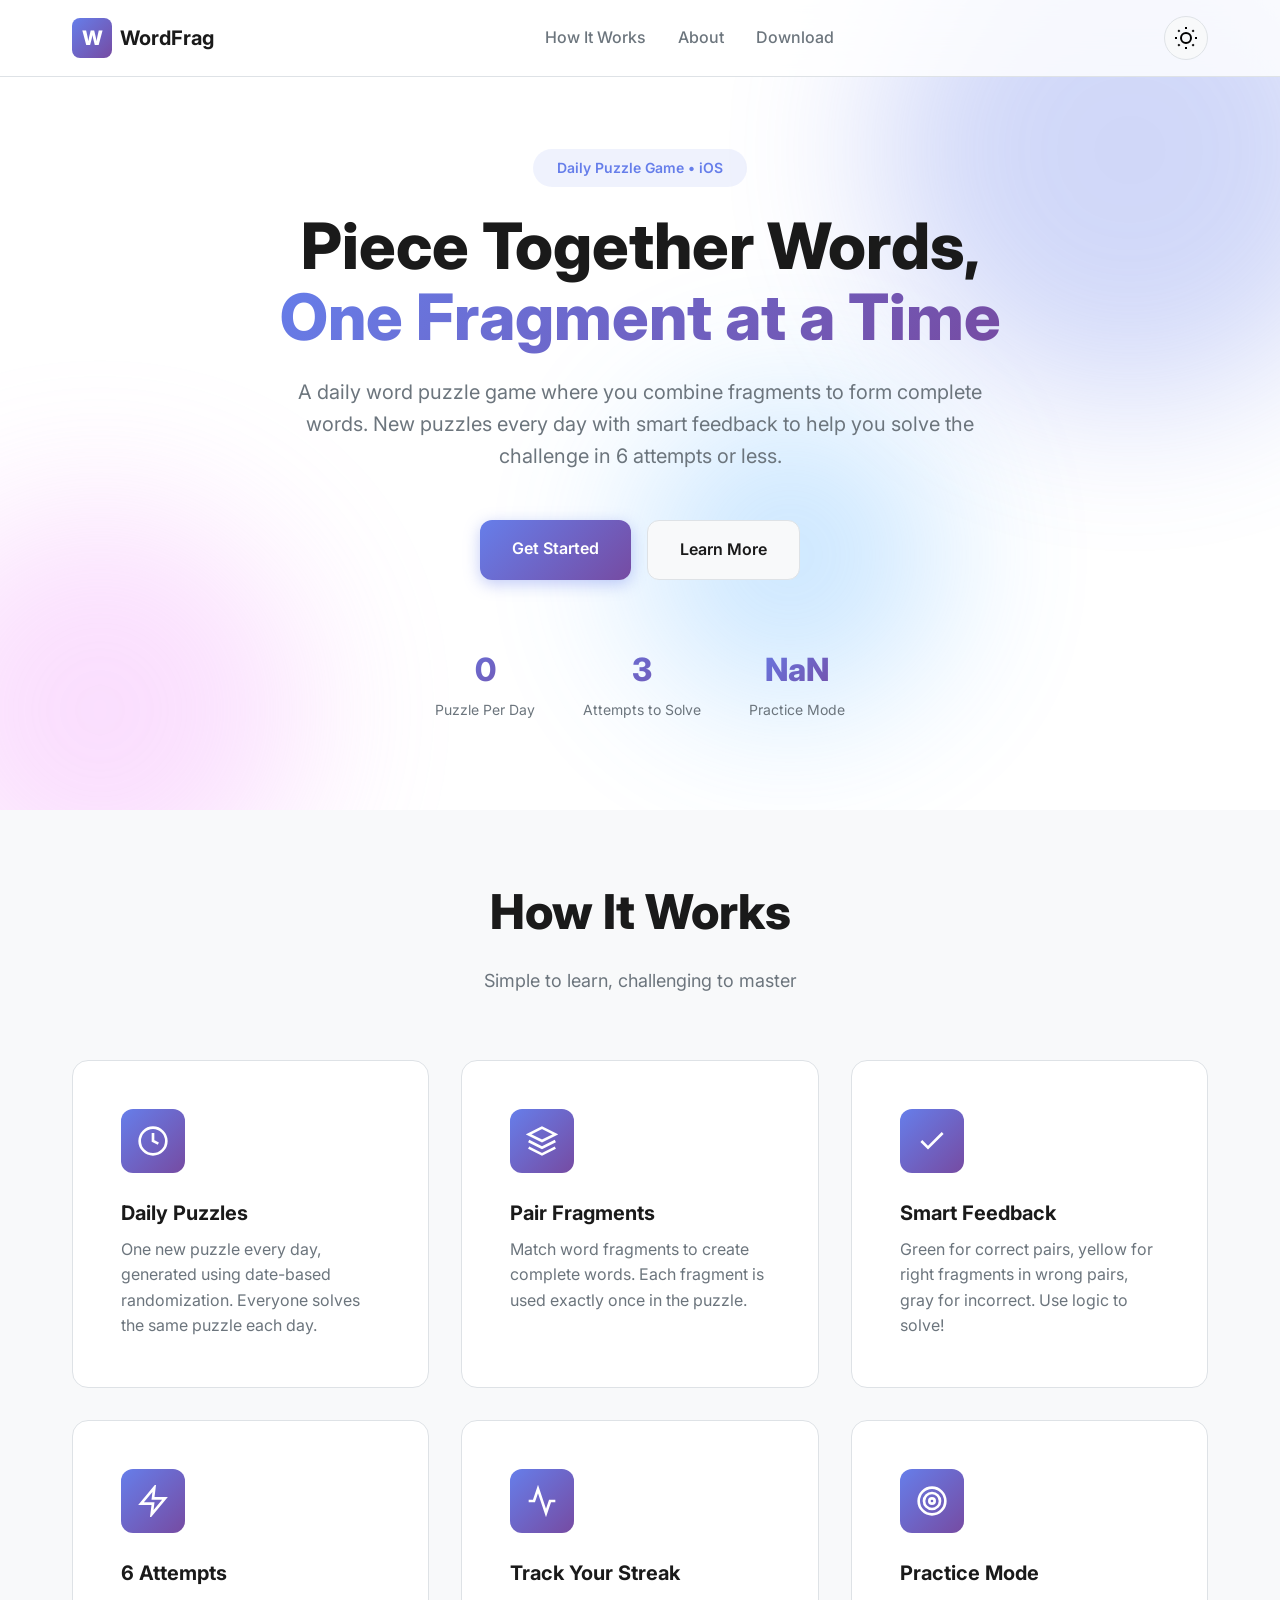
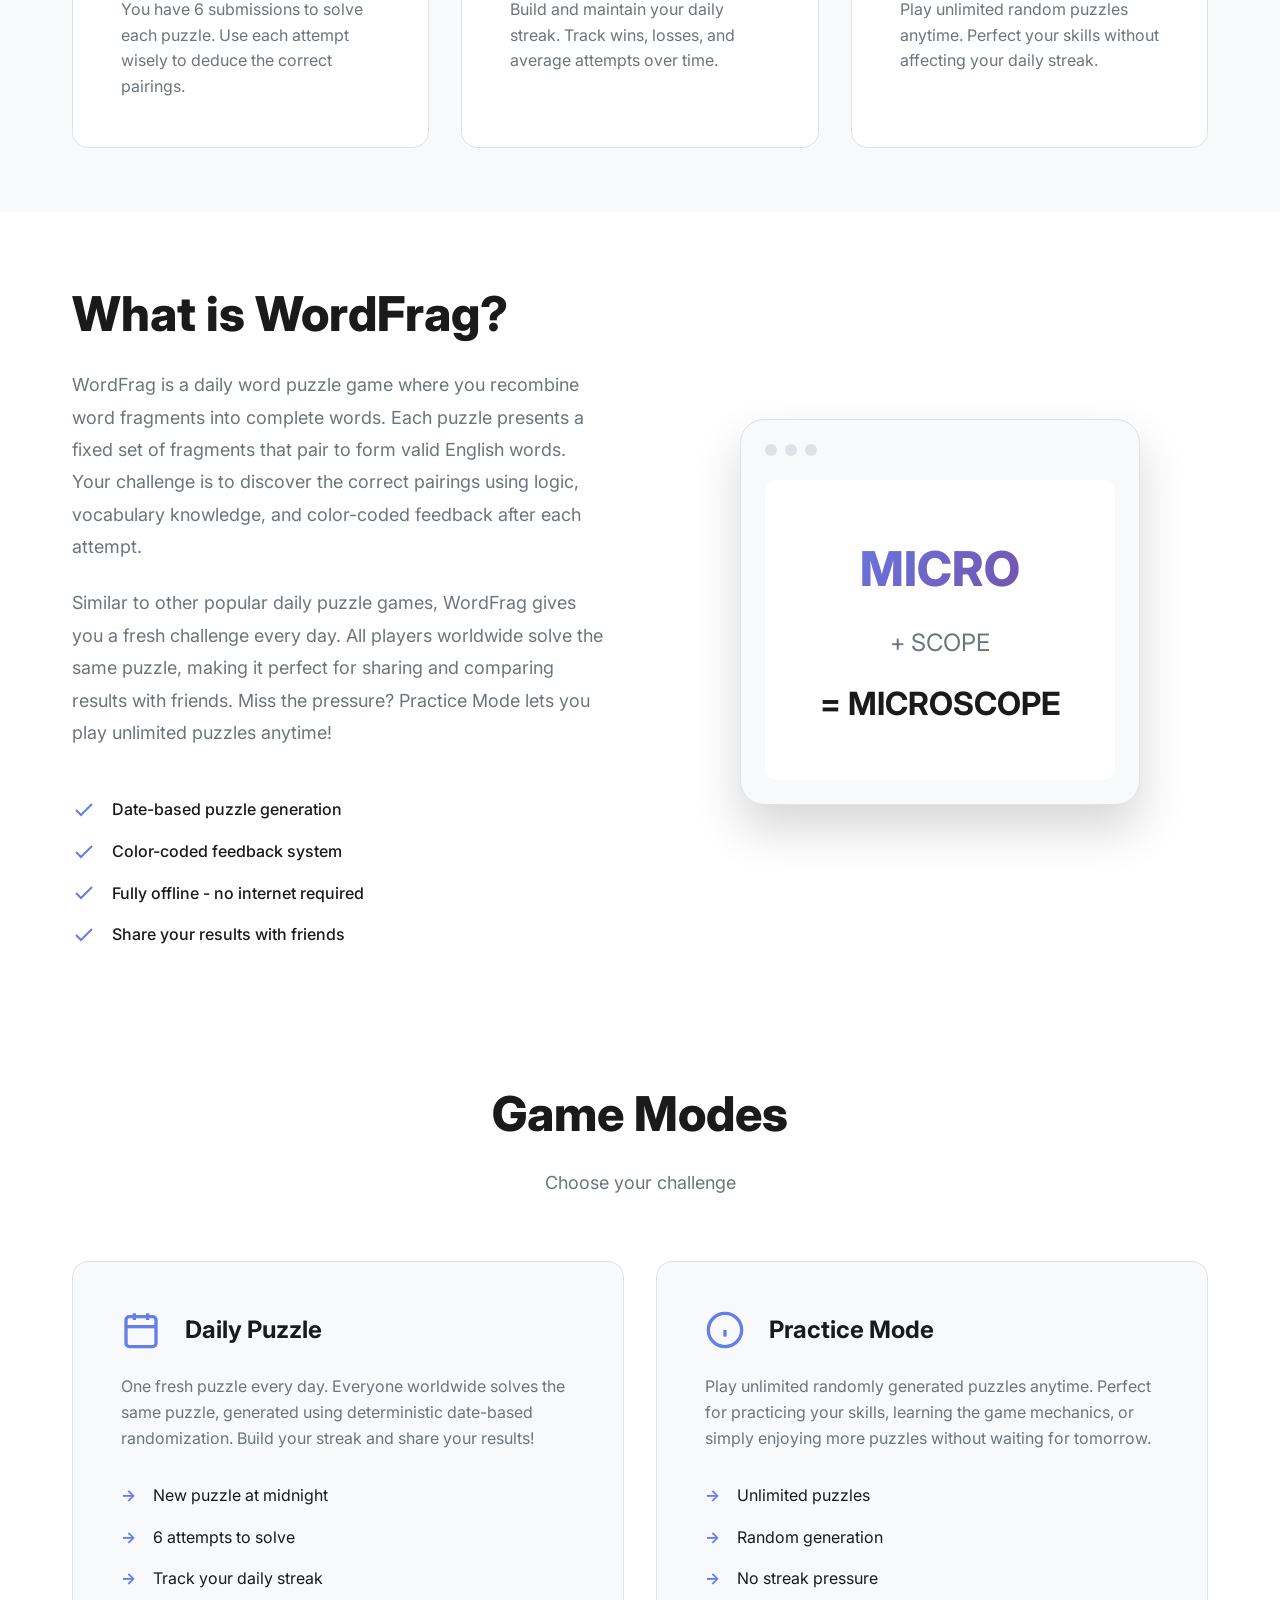
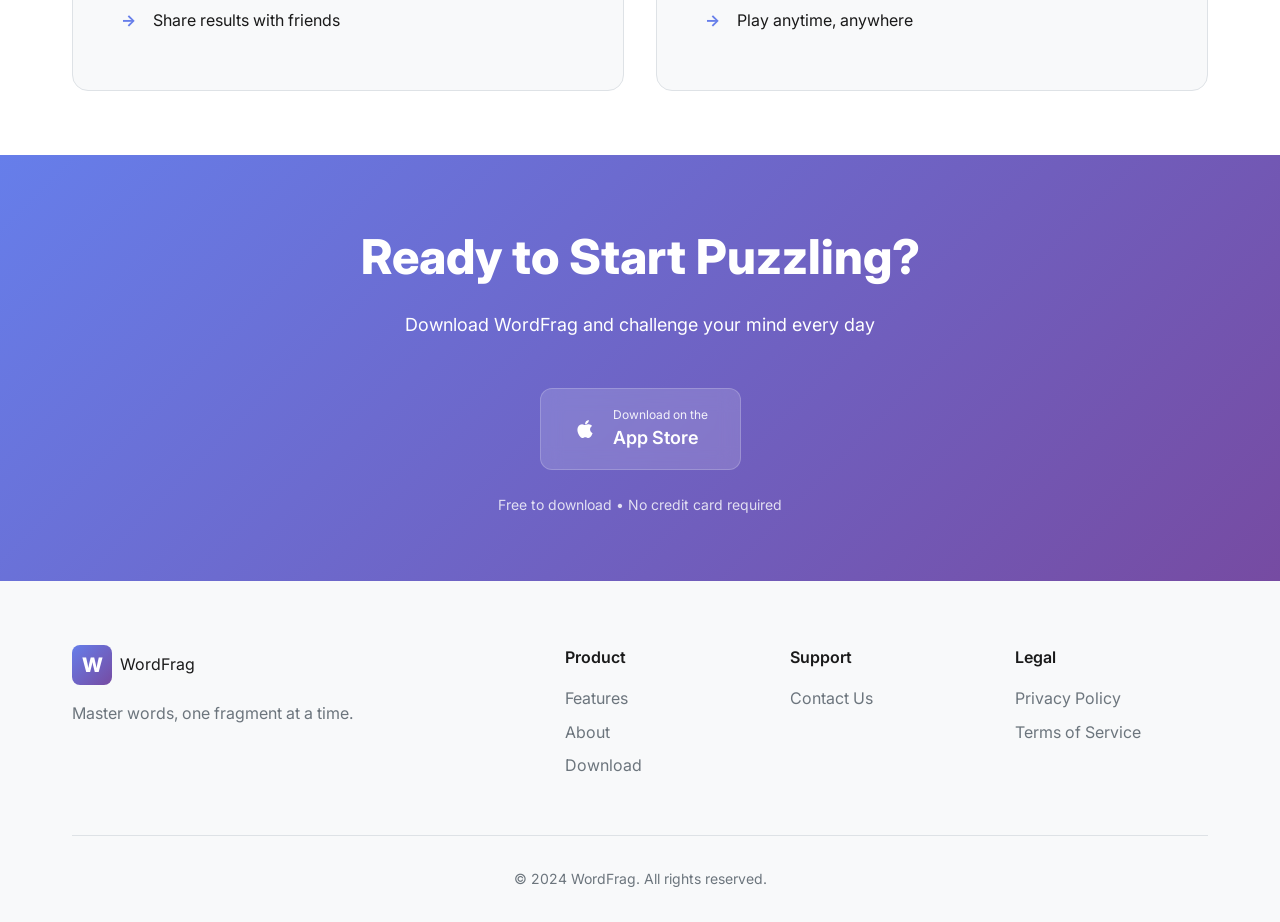
==== commit 1dc7e43d: "update practice mode hero to unlimited" ====
--- a/index.html
+++ b/index.html
@@ -71,7 +71,7 @@
                         <div class="stat-label">Attempts to Solve</div>
                     </div>
                     <div class="stat">
-                        <div class="stat-number">∞</div>
+                        <div class="stat-number">Unlimited</div>
                         <div class="stat-label">Practice Mode</div>
                     </div>
                 </div>
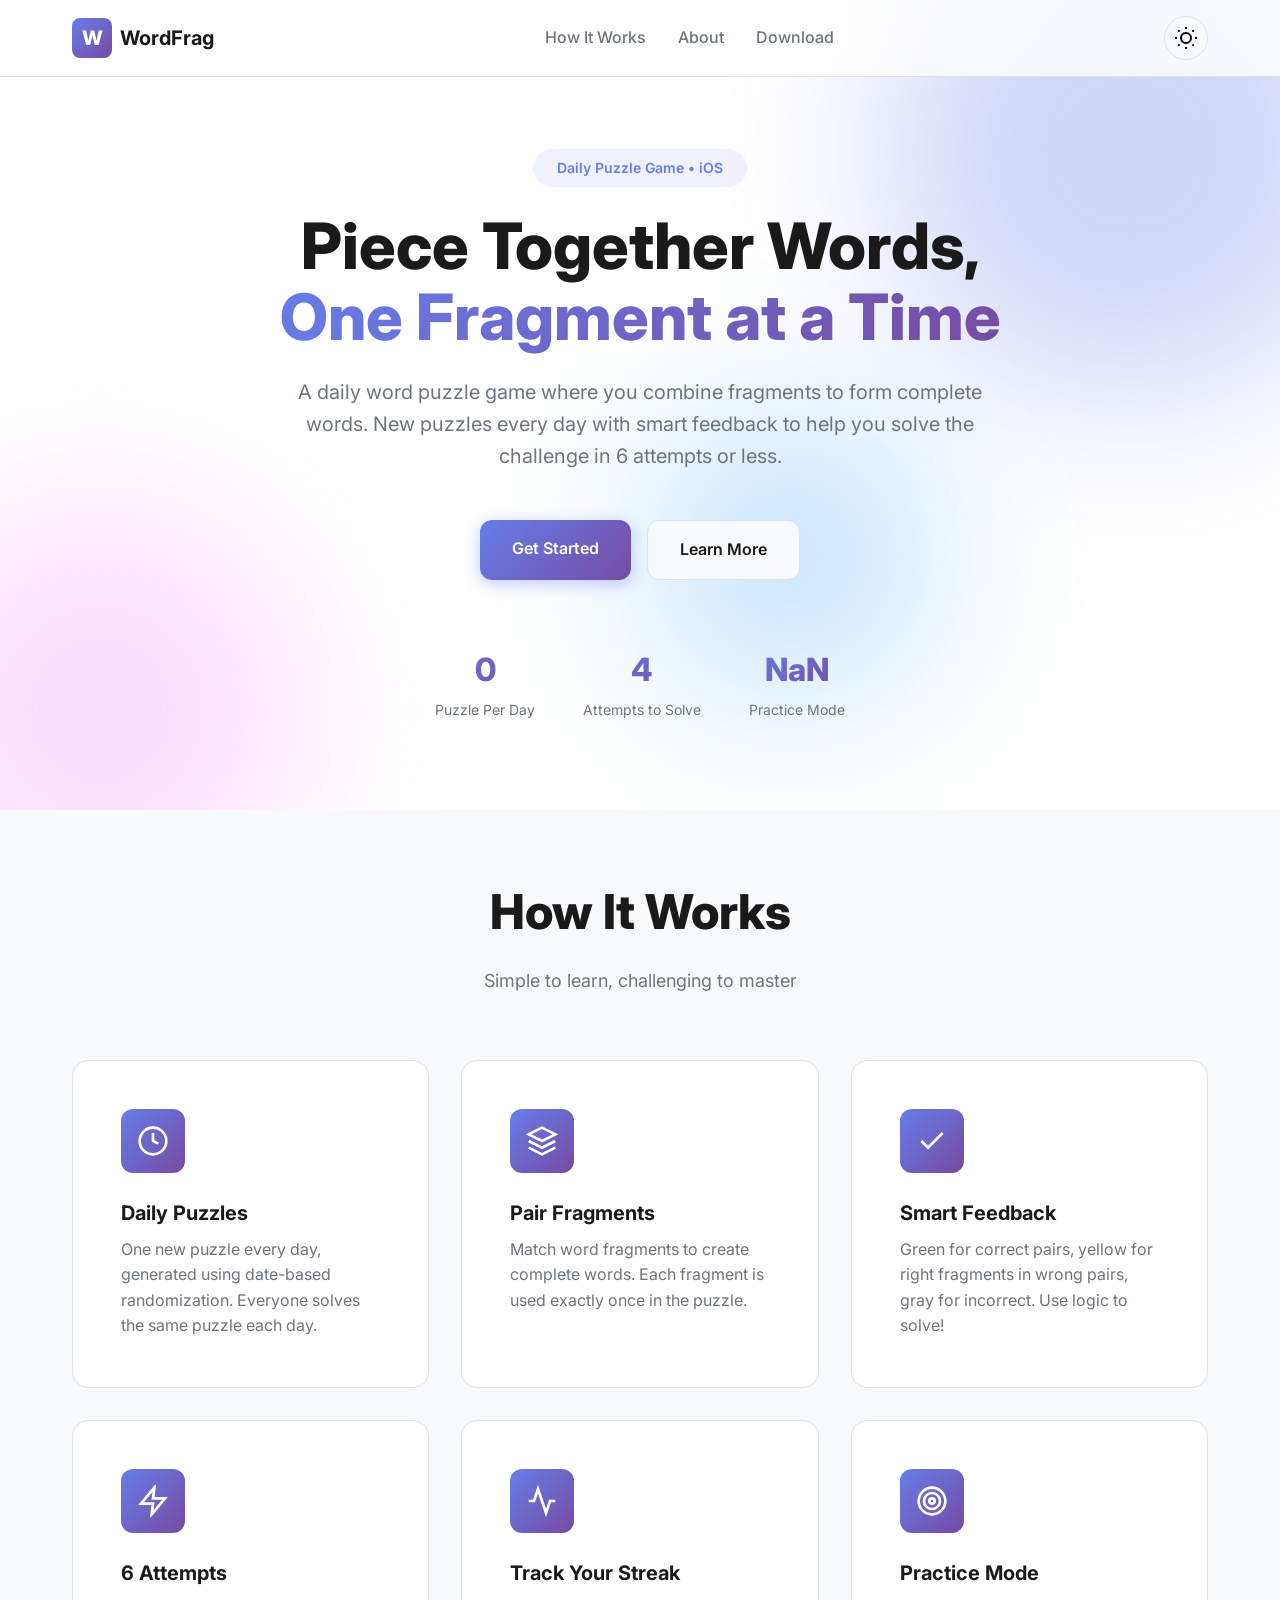
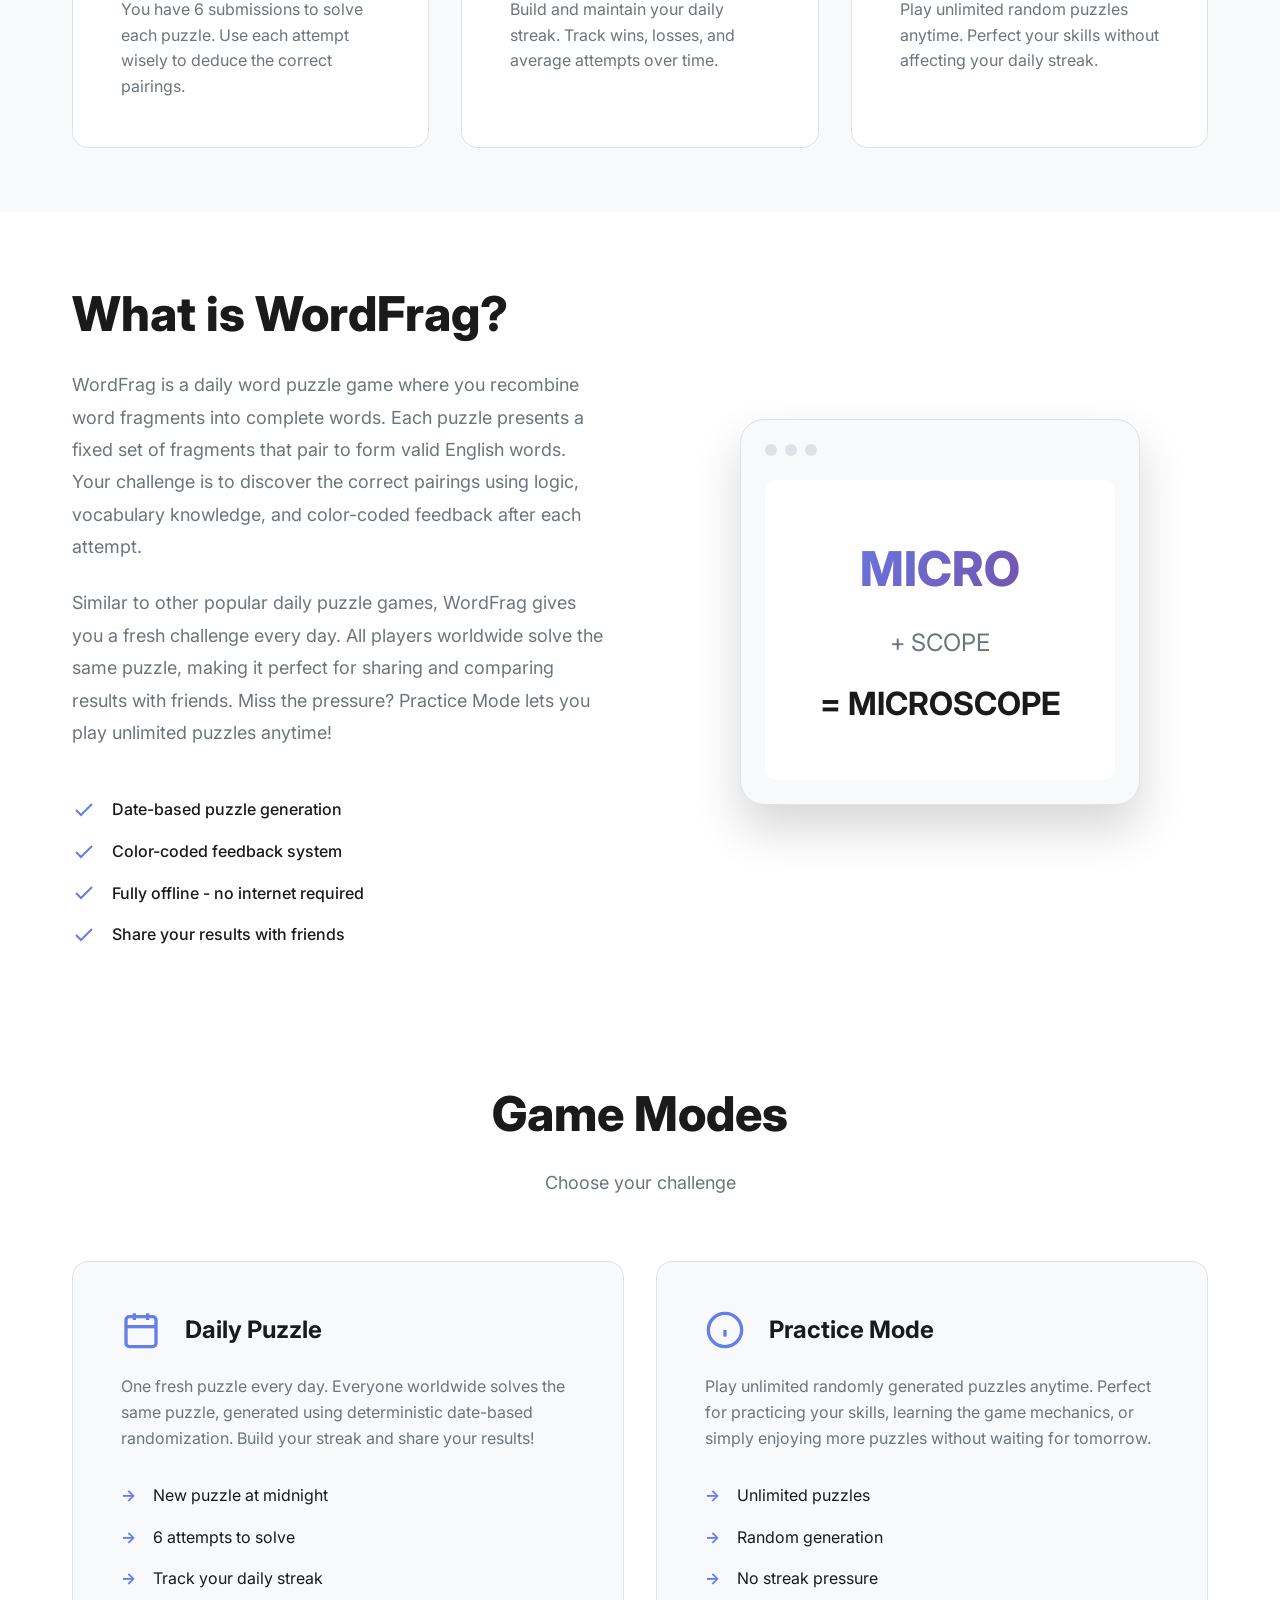
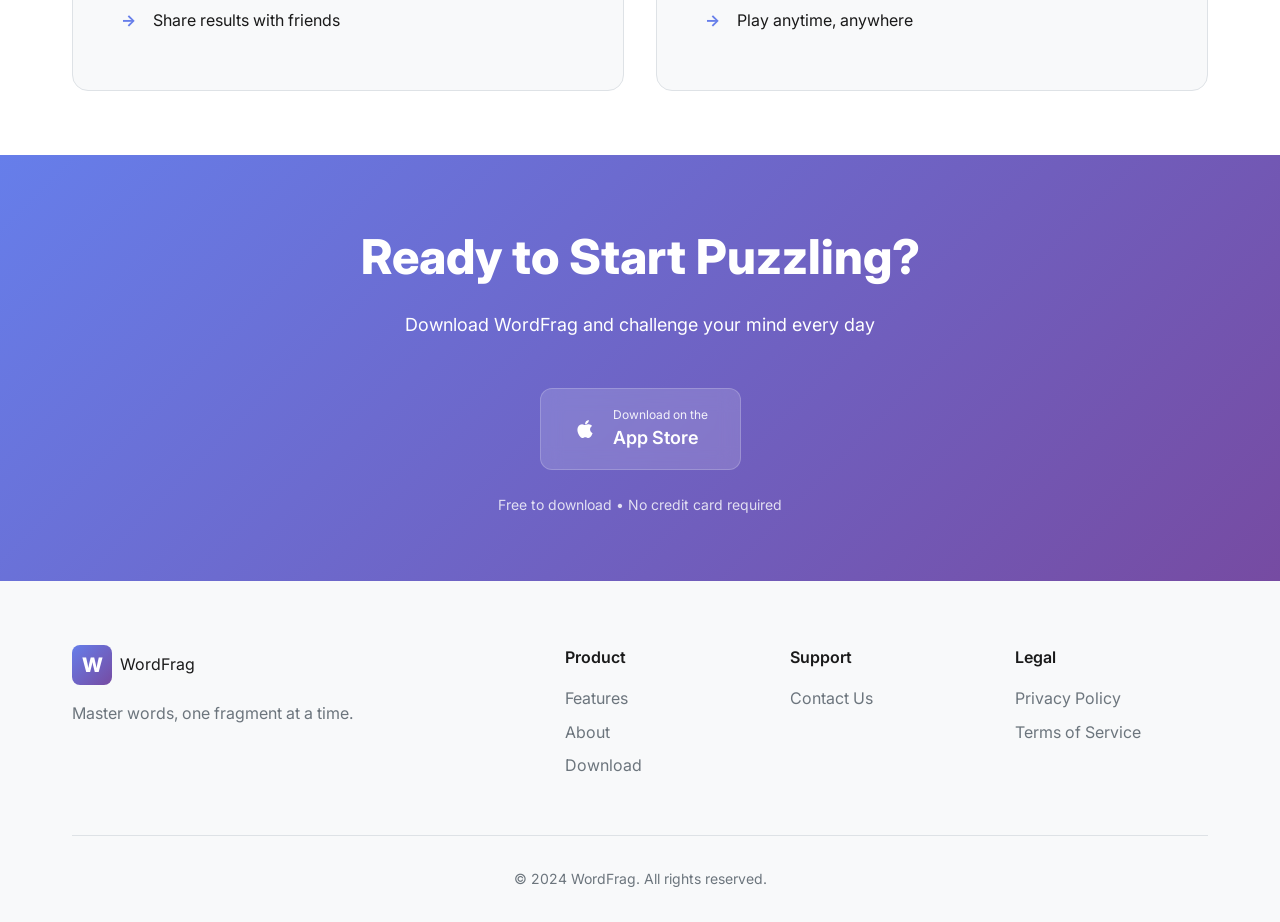
==== commit f261c6fc: "Update index.html" ====
--- a/index.html
+++ b/index.html
@@ -71,7 +71,7 @@
                         <div class="stat-label">Attempts to Solve</div>
                     </div>
                     <div class="stat">
-                        <div class="stat-number">Unlimited</div>
+                        <div class="stat-number">&#8734</div>
                         <div class="stat-label">Practice Mode</div>
                     </div>
                 </div>
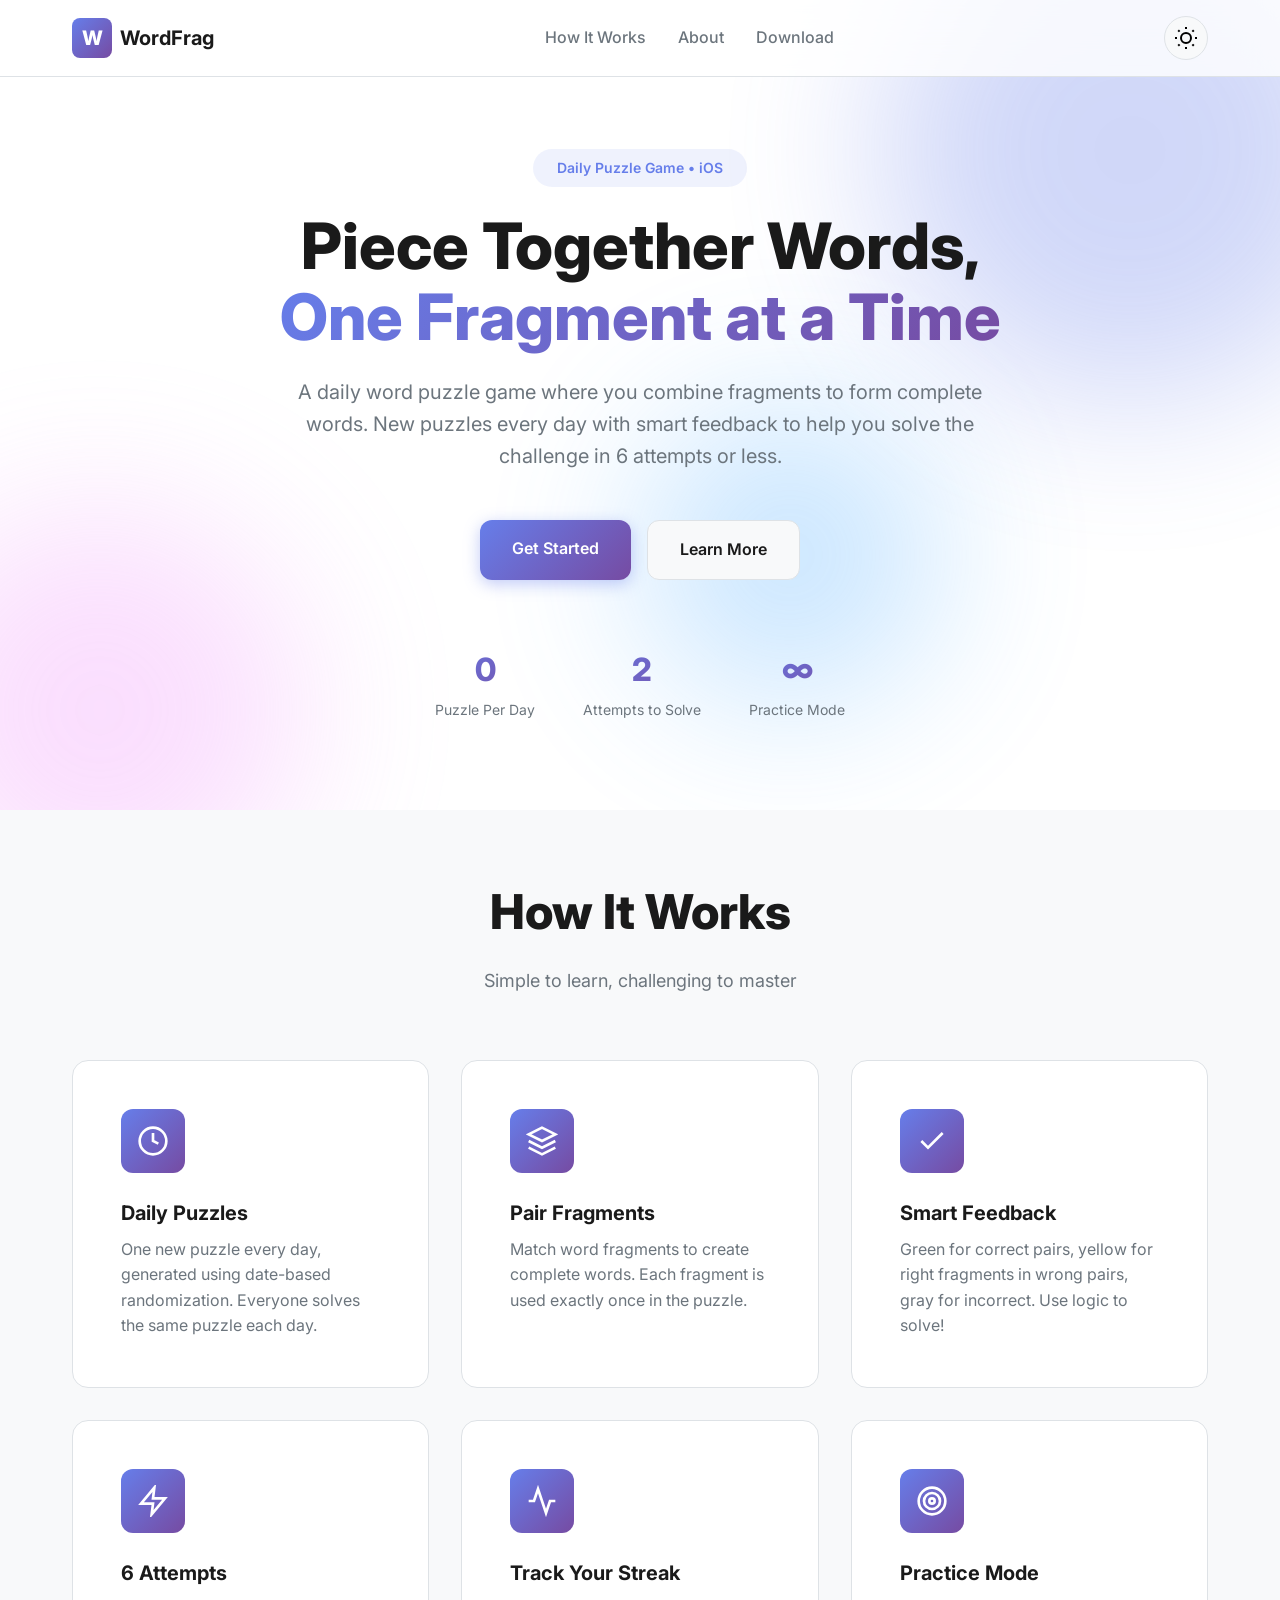
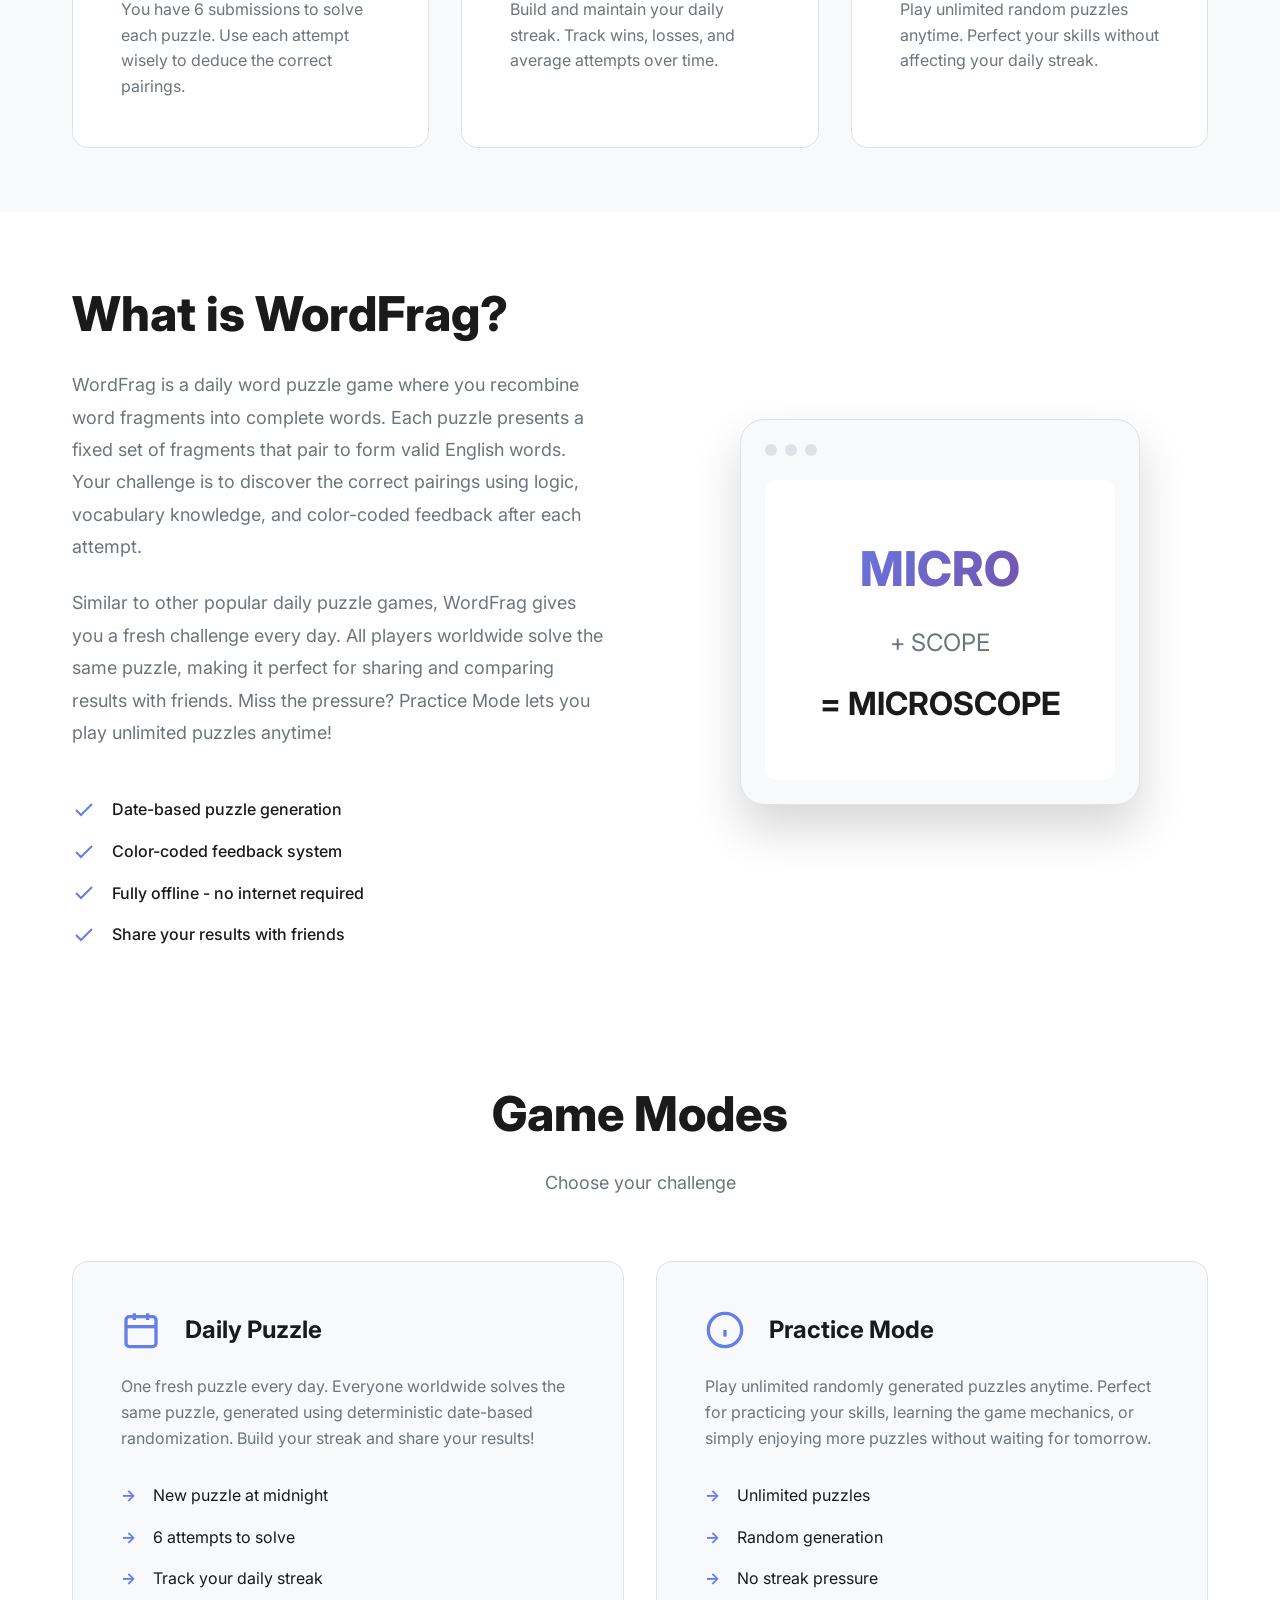
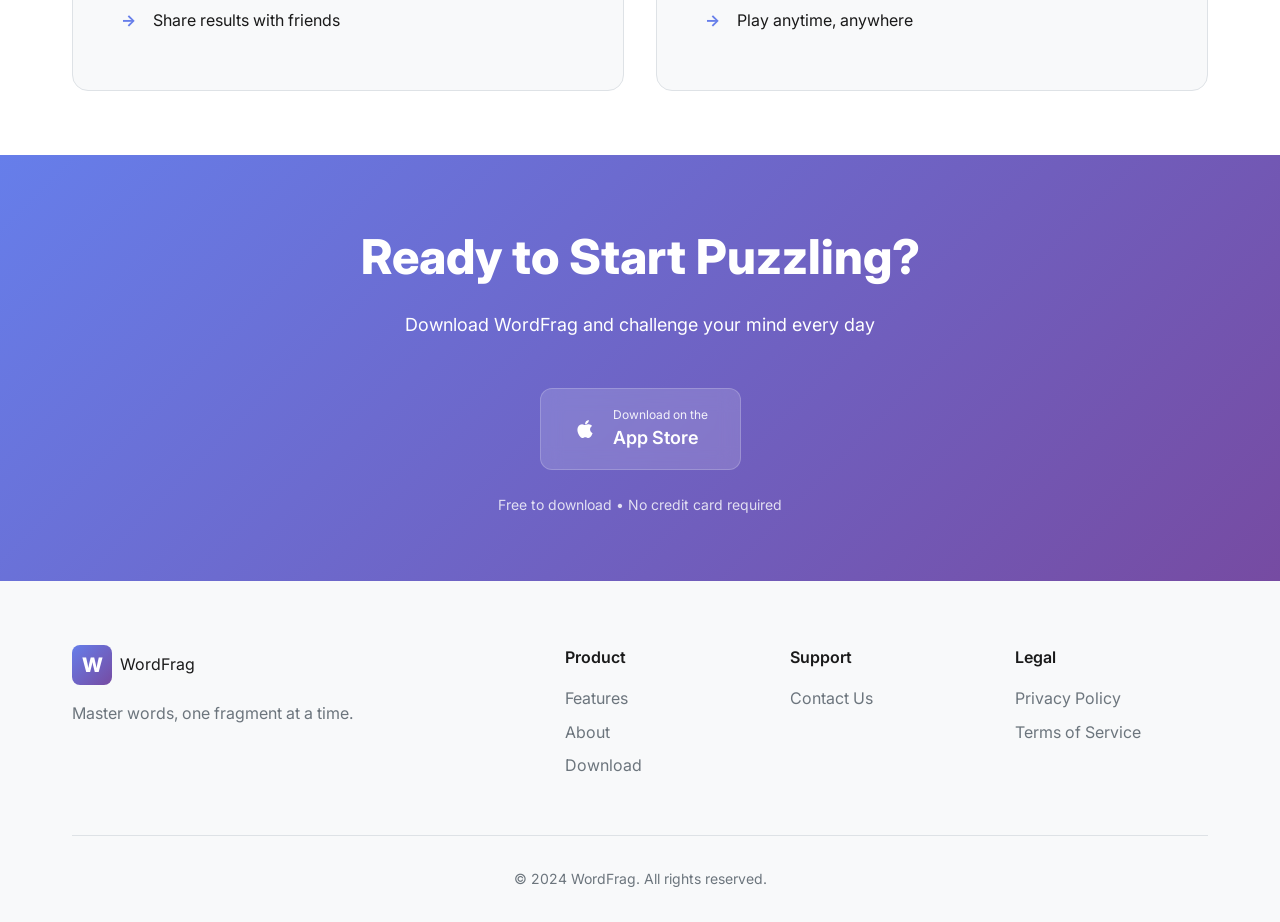
==== commit 6f24e12c: "update stat number for attempts" ====
--- a/index.html
+++ b/index.html
@@ -67,11 +67,11 @@
                         <div class="stat-label">Puzzle Per Day</div>
                     </div>
                     <div class="stat">
-                        <div class="stat-number">6</div>
+                        <div class="stat-number">3</div>
                         <div class="stat-label">Attempts to Solve</div>
                     </div>
                     <div class="stat">
-                        <div class="stat-number">&#8734</div>
+                        <div class="stat-number">&#8734;</div>
                         <div class="stat-label">Practice Mode</div>
                     </div>
                 </div>
